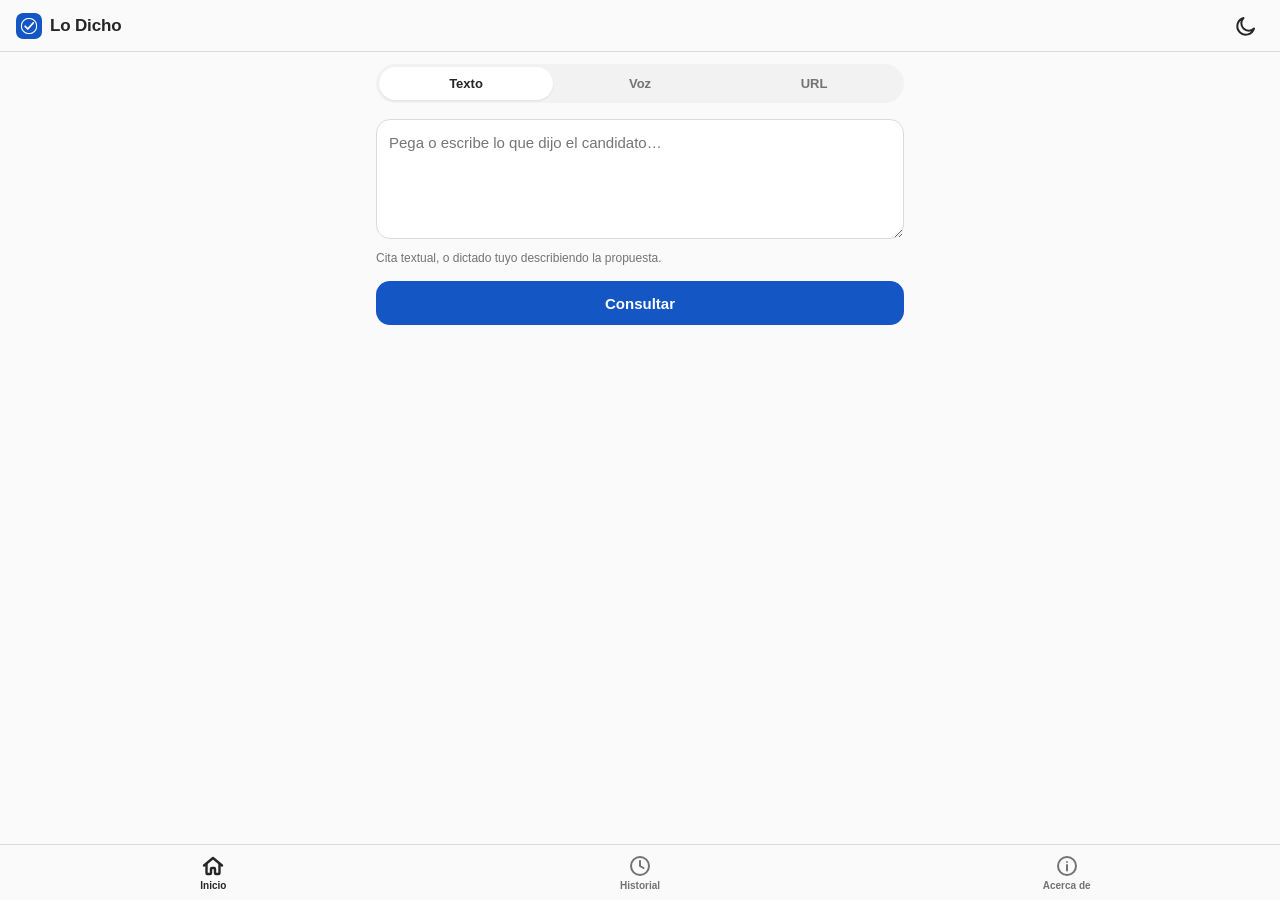
==== web/index.html @ cdfbc89e "Add frontend: installable mobile-first PWA Vanilla JS + ES modules, sin framework ni build step (CLA" ====
<!doctype html>
<html lang="es-EC">
<head>
  <meta charset="utf-8" />
  <meta name="viewport" content="width=device-width, initial-scale=1, maximum-scale=1, viewport-fit=cover" />
  <title>Lo Dicho</title>
  <meta name="description" content="Contrastación electoral para Bolívar: qué dice el plan de trabajo y qué establece el COOTAD." />
  <meta name="theme-color" content="#1456c4" />
  <link rel="manifest" href="manifest.json" />
  <link rel="icon" type="image/svg+xml" href="icons/icon.svg" />
  <link rel="icon" type="image/png" sizes="32x32" href="icons/favicon-32.png" />
  <link rel="apple-touch-icon" href="icons/apple-touch-icon.png" />
  <meta name="apple-mobile-web-app-capable" content="yes" />
  <meta name="apple-mobile-web-app-status-bar-style" content="black-translucent" />
  <meta name="apple-mobile-web-app-title" content="Lo Dicho" />
  <link rel="stylesheet" href="css/styles.css" />
</head>
<body>
  <div class="app-shell">
    <header class="top-header" id="top-header"></header>

    <main class="app-main" id="app-main" aria-live="polite"></main>

    <nav class="bottom-nav" id="bottom-nav" aria-label="Navegación principal"></nav>

    <div class="sheet-backdrop" id="sheet-backdrop"></div>
    <div class="sheet" id="sheet" role="dialog" aria-modal="true" aria-labelledby="sheet-title"></div>
  </div>

  <script src="js/vendor/marked.min.js"></script>
  <script type="module" src="js/app.js"></script>
</body>
</html>
---- web/css/styles.css ----
/* Lo Dicho — design system.
   Mobile-first, estilo app instalada (nav inferior fija, header sticky,
   feed de tarjetas, hoja inferior para detalle) en vez de un sitio web
   tradicional. Sin build step: CSS plano, custom properties para tema. */

/* ---------- Reset minimo ---------- */
*, *::before, *::after { box-sizing: border-box; }
html, body { height: 100%; }
body {
  margin: 0;
  font-family: -apple-system, BlinkMacSystemFont, "Segoe UI", Roboto, Helvetica, Arial, sans-serif;
  -webkit-font-smoothing: antialiased;
  background: var(--color-bg);
  color: var(--color-text);
}
h1, h2, h3, h4, p, figure { margin: 0; }
ul { margin: 0; padding: 0; list-style: none; }
button { font: inherit; color: inherit; }
a { color: inherit; text-decoration: none; }
img { max-width: 100%; display: block; }
input, textarea { font: inherit; color: inherit; }

/* ---------- Tokens: tema claro (default) ---------- */
:root {
  --color-bg: #fafafa;
  --color-surface: #ffffff;
  --color-surface-alt: #f2f2f2;
  --color-text: #262626;
  --color-text-secondary: #737373;
  --color-border: #dbdbdb;
  --color-primary: #1456c4;
  --color-primary-contrast: #ffffff;
  --color-danger: #dc2626;
  --color-focus-ring: #1456c4;

  --veredicto-viable_y_en_plan: #16a34a;
  --veredicto-fuera_de_competencia: #64748b;
  --veredicto-no_consta_en_plan: #b45309;
  --veredicto-informacion_enganosa: #ea580c;
  --veredicto-informacion_falsa: #dc2626;
  --veredicto-incomprobable: #6b7280;

  --radius-sm: 8px;
  --radius-md: 14px;
  --radius-lg: 20px;
  --radius-pill: 999px;

  --space-1: 4px;
  --space-2: 8px;
  --space-3: 12px;
  --space-4: 16px;
  --space-5: 24px;
  --space-6: 32px;

  --shadow-sm: 0 1px 2px rgba(0, 0, 0, 0.08);
  --shadow-md: 0 8px 24px rgba(0, 0, 0, 0.12);

  --header-height: 52px;
  --nav-height: 56px;
  --safe-top: env(safe-area-inset-top, 0px);
  --safe-bottom: env(safe-area-inset-bottom, 0px);
}

/* ---------- Tokens: tema oscuro (sistema) ---------- */
@media (prefers-color-scheme: dark) {
  :root:not([data-theme="light"]) {
    --color-bg: #000000;
    --color-surface: #121212;
    --color-surface-alt: #1c1c1c;
    --color-text: #f5f5f5;
    --color-text-secondary: #a8a8a8;
    --color-border: #262626;
    --color-primary: #5b9bff;
    --color-primary-contrast: #05070d;
    --color-focus-ring: #5b9bff;
    --shadow-sm: 0 1px 2px rgba(0, 0, 0, 0.4);
    --shadow-md: 0 8px 24px rgba(0, 0, 0, 0.5);
  }
}

/* ---------- Tokens: tema oscuro forzado (toggle manual) ---------- */
:root[data-theme="dark"] {
  --color-bg: #000000;
  --color-surface: #121212;
  --color-surface-alt: #1c1c1c;
  --color-text: #f5f5f5;
  --color-text-secondary: #a8a8a8;
  --color-border: #262626;
  --color-primary: #5b9bff;
  --color-primary-contrast: #05070d;
  --color-focus-ring: #5b9bff;
  --shadow-sm: 0 1px 2px rgba(0, 0, 0, 0.4);
  --shadow-md: 0 8px 24px rgba(0, 0, 0, 0.5);
}

:focus-visible {
  outline: 2px solid var(--color-focus-ring);
  outline-offset: 2px;
}

/* ---------- App shell ---------- */
.app-shell {
  display: flex;
  flex-direction: column;
  min-height: 100vh;
}

.app-main {
  flex: 1;
  width: 100%;
  max-width: 470px;
  margin: 0 auto;
  padding: calc(var(--header-height) + var(--safe-top) + var(--space-3)) var(--space-4)
    calc(var(--nav-height) + var(--safe-bottom) + var(--space-5));
}

@media (min-width: 700px) {
  .app-main { max-width: 560px; }
}

/* ---------- Header superior fijo ---------- */
.top-header {
  position: fixed;
  top: 0;
  left: 0;
  right: 0;
  height: calc(var(--header-height) + var(--safe-top));
  padding-top: var(--safe-top);
  display: flex;
  align-items: center;
  justify-content: space-between;
  padding-left: var(--space-4);
  padding-right: var(--space-4);
  background: color-mix(in srgb, var(--color-bg) 88%, transparent);
  backdrop-filter: blur(10px);
  -webkit-backdrop-filter: blur(10px);
  border-bottom: 1px solid var(--color-border);
  z-index: 20;
}

.top-header__brand {
  display: flex;
  align-items: center;
  gap: var(--space-2);
  font-weight: 700;
  font-size: 17px;
  letter-spacing: -0.01em;
}

.top-header__brand img { width: 26px; height: 26px; border-radius: 7px; }

.top-header__action {
  width: 36px;
  height: 36px;
  display: grid;
  place-items: center;
  border: none;
  background: transparent;
  border-radius: var(--radius-pill);
  cursor: pointer;
}
.top-header__action:active { background: var(--color-surface-alt); }

/* ---------- Nav inferior fija (estilo Instagram) ---------- */
.bottom-nav {
  position: fixed;
  left: 0;
  right: 0;
  bottom: 0;
  height: calc(var(--nav-height) + var(--safe-bottom));
  padding-bottom: var(--safe-bottom);
  display: flex;
  background: color-mix(in srgb, var(--color-bg) 92%, transparent);
  backdrop-filter: blur(10px);
  -webkit-backdrop-filter: blur(10px);
  border-top: 1px solid var(--color-border);
  z-index: 20;
}

.bottom-nav__item {
  flex: 1;
  display: flex;
  flex-direction: column;
  align-items: center;
  justify-content: center;
  gap: 2px;
  border: none;
  background: transparent;
  color: var(--color-text-secondary);
  cursor: pointer;
  padding: 0;
}

.bottom-nav__item svg { width: 24px; height: 24px; }

.bottom-nav__item[aria-current="page"] {
  color: var(--color-text);
}
.bottom-nav__item[aria-current="page"] svg { stroke-width: 2.4; }

.bottom-nav__label {
  font-size: 10px;
  font-weight: 600;
}

/* ---------- Botones ---------- */
.btn {
  display: inline-flex;
  align-items: center;
  justify-content: center;
  gap: var(--space-2);
  border: none;
  border-radius: var(--radius-md);
  padding: 12px var(--space-4);
  font-weight: 600;
  font-size: 15px;
  cursor: pointer;
  min-height: 44px;
  transition: transform 0.08s ease, opacity 0.15s ease;
}
.btn:active { transform: scale(0.97); }
.btn:disabled { opacity: 0.5; cursor: not-allowed; }

.btn--primary { background: var(--color-primary); color: var(--color-primary-contrast); width: 100%; }
.btn--ghost { background: transparent; color: var(--color-primary); border: 1px solid var(--color-border); }
.btn--block { width: 100%; }

/* ---------- Tabs de metodo de entrada ---------- */
.input-tabs {
  display: flex;
  background: var(--color-surface-alt);
  border-radius: var(--radius-pill);
  padding: 3px;
  margin-bottom: var(--space-4);
}
.input-tabs__btn {
  flex: 1;
  border: none;
  background: transparent;
  border-radius: var(--radius-pill);
  padding: 9px 0;
  font-weight: 600;
  font-size: 13px;
  color: var(--color-text-secondary);
  cursor: pointer;
}
.input-tabs__btn[aria-selected="true"] {
  background: var(--color-surface);
  color: var(--color-text);
  box-shadow: var(--shadow-sm);
}

.input-panel { display: none; }
.input-panel[data-active="true"] { display: block; }

.textarea-field {
  width: 100%;
  min-height: 120px;
  resize: vertical;
  border: 1px solid var(--color-border);
  border-radius: var(--radius-md);
  padding: var(--space-3);
  background: var(--color-surface);
  font-size: 15px;
  line-height: 1.4;
}
.textarea-field:focus { border-color: var(--color-primary); }

.text-field {
  width: 100%;
  border: 1px solid var(--color-border);
  border-radius: var(--radius-md);
  padding: 12px var(--space-3);
  background: var(--color-surface);
  font-size: 15px;
}
.text-field:focus { border-color: var(--color-primary); }

.field-hint {
  font-size: 12px;
  color: var(--color-text-secondary);
  margin-top: var(--space-2);
}

/* ---------- Grabador de voz ---------- */
.voice-recorder {
  display: flex;
  flex-direction: column;
  align-items: center;
  gap: var(--space-4);
  padding: var(--space-5) 0 var(--space-3);
}

.voice-recorder__button {
  width: 84px;
  height: 84px;
  border-radius: 50%;
  border: none;
  background: var(--color-danger);
  color: #fff;
  display: grid;
  place-items: center;
  cursor: pointer;
  box-shadow: 0 0 0 6px color-mix(in srgb, var(--color-danger) 16%, transparent);
  transition: transform 0.15s ease, box-shadow 0.15s ease;
}
.voice-recorder__button svg { width: 32px; height: 32px; }

.voice-recorder__button[data-recording="true"] {
  animation: pulse-rec 1.4s ease-in-out infinite;
}

@keyframes pulse-rec {
  0%, 100% { box-shadow: 0 0 0 6px color-mix(in srgb, var(--color-danger) 16%, transparent); }
  50% { box-shadow: 0 0 0 14px color-mix(in srgb, var(--color-danger) 10%, transparent); }
}

.voice-recorder__status {
  font-size: 13px;
  color: var(--color-text-secondary);
  min-height: 18px;
}

.voice-recorder__transcript {
  width: 100%;
  min-height: 80px;
  border: 1px dashed var(--color-border);
  border-radius: var(--radius-md);
  padding: var(--space-3);
  font-size: 15px;
  line-height: 1.4;
  background: var(--color-surface-alt);
}

.voice-recorder__transcript[data-low-confidence="true"] {
  border-color: var(--veredicto-no_consta_en_plan);
}

.voice-recorder__warning {
  font-size: 12px;
  color: var(--veredicto-no_consta_en_plan);
  display: none;
}
.voice-recorder__warning[data-visible="true"] { display: block; }

/* ---------- Banner silencio electoral / avisos ---------- */
.banner {
  border-radius: var(--radius-md);
  padding: var(--space-3) var(--space-4);
  font-size: 13px;
  line-height: 1.4;
  margin-bottom: var(--space-4);
  display: none;
}
.banner[data-visible="true"] { display: block; }
.banner--warning {
  background: color-mix(in srgb, var(--veredicto-no_consta_en_plan) 14%, var(--color-surface));
  color: var(--veredicto-no_consta_en_plan);
}
.banner--info {
  background: color-mix(in srgb, var(--color-primary) 12%, var(--color-surface));
  color: var(--color-primary);
}
.banner--neutral {
  background: var(--color-surface-alt);
  color: var(--color-text-secondary);
}

/* ---------- Tarjeta de informe (feed) ---------- */
.informe-card {
  background: var(--color-surface);
  border: 1px solid var(--color-border);
  border-radius: var(--radius-lg);
  overflow: hidden;
  margin-bottom: var(--space-4);
  box-shadow: var(--shadow-sm);
}

.informe-card__header {
  display: flex;
  align-items: center;
  gap: var(--space-3);
  padding: var(--space-3) var(--space-4);
}

.informe-card__avatar {
  width: 40px;
  height: 40px;
  border-radius: 50%;
  background: var(--color-primary);
  color: var(--color-primary-contrast);
  display: grid;
  place-items: center;
  font-weight: 700;
  font-size: 15px;
  flex-shrink: 0;
}

.informe-card__identity { min-width: 0; }
.informe-card__nombre {
  font-weight: 600;
  font-size: 14px;
  white-space: nowrap;
  overflow: hidden;
  text-overflow: ellipsis;
}
.informe-card__meta {
  font-size: 12px;
  color: var(--color-text-secondary);
  white-space: nowrap;
  overflow: hidden;
  text-overflow: ellipsis;
}

.informe-card__body {
  padding: 0 var(--space-4) var(--space-4);
  font-size: 15px;
  line-height: 1.5;
}
.informe-card__body p { margin-bottom: var(--space-3); }
.informe-card__body p:last-child { margin-bottom: 0; }
.informe-card__body blockquote {
  margin: 0 0 var(--space-3);
  padding-left: var(--space-3);
  border-left: 3px solid var(--color-border);
  color: var(--color-text-secondary);
  font-style: italic;
}

.informe-card__footer {
  display: flex;
  align-items: center;
  justify-content: space-between;
  gap: var(--space-2);
  padding: var(--space-3) var(--space-4);
  border-top: 1px solid var(--color-border);
}

.informe-card__link {
  font-size: 13px;
  font-weight: 600;
  color: var(--color-primary);
  background: none;
  border: none;
  padding: var(--space-2) 0;
  cursor: pointer;
}

/* ---------- Insignia de veredicto ---------- */
.veredicto-badge {
  display: inline-flex;
  align-items: center;
  gap: 6px;
  padding: 5px 10px;
  border-radius: var(--radius-pill);
  font-size: 12px;
  font-weight: 700;
  color: #fff;
  white-space: nowrap;
}
.veredicto-badge::before {
  content: "";
  width: 6px;
  height: 6px;
  border-radius: 50%;
  background: currentColor;
}
.veredicto-badge--viable_y_en_plan { background: var(--veredicto-viable_y_en_plan); }
.veredicto-badge--fuera_de_competencia { background: var(--veredicto-fuera_de_competencia); }
.veredicto-badge--no_consta_en_plan { background: var(--veredicto-no_consta_en_plan); }
.veredicto-badge--informacion_enganosa { background: var(--veredicto-informacion_enganosa); }
.veredicto-badge--informacion_falsa { background: var(--veredicto-informacion_falsa); }
.veredicto-badge--incomprobable { background: var(--veredicto-incomprobable); }

.veredicto-badge--pendiente {
  background: var(--color-surface-alt);
  color: var(--color-text-secondary);
}

/* ---------- Hoja inferior: panel de evidencias ---------- */
.sheet-backdrop {
  position: fixed;
  inset: 0;
  background: rgba(0, 0, 0, 0.5);
  z-index: 40;
  opacity: 0;
  pointer-events: none;
  transition: opacity 0.2s ease;
}
.sheet-backdrop[data-open="true"] { opacity: 1; pointer-events: auto; }

.sheet {
  position: fixed;
  left: 0;
  right: 0;
  bottom: 0;
  max-height: 82vh;
  background: var(--color-surface);
  border-radius: var(--radius-lg) var(--radius-lg) 0 0;
  z-index: 41;
  transform: translateY(100%);
  transition: transform 0.25s cubic-bezier(0.32, 0.72, 0, 1);
  display: flex;
  flex-direction: column;
  padding-bottom: var(--safe-bottom);
}
.sheet[data-open="true"] { transform: translateY(0); }

.sheet__handle {
  width: 36px;
  height: 4px;
  border-radius: var(--radius-pill);
  background: var(--color-border);
  margin: var(--space-2) auto;
}

.sheet__header {
  display: flex;
  align-items: center;
  justify-content: space-between;
  padding: var(--space-2) var(--space-4) var(--space-3);
  border-bottom: 1px solid var(--color-border);
}
.sheet__title { font-weight: 700; font-size: 15px; }
.sheet__close {
  border: none;
  background: var(--color-surface-alt);
  width: 30px;
  height: 30px;
  border-radius: 50%;
  cursor: pointer;
}

.sheet__body {
  overflow-y: auto;
  padding: var(--space-4);
}

.evidencia-item {
  border: 1px solid var(--color-border);
  border-radius: var(--radius-md);
  padding: var(--space-3);
  margin-bottom: var(--space-3);
}
.evidencia-item__paso {
  font-size: 11px;
  font-weight: 700;
  text-transform: uppercase;
  letter-spacing: 0.03em;
  color: var(--color-primary);
  margin-bottom: var(--space-2);
}
.evidencia-item__texto {
  font-size: 14px;
  line-height: 1.5;
  margin-bottom: var(--space-2);
}
.evidencia-item__meta {
  display: flex;
  flex-wrap: wrap;
  gap: var(--space-2);
  font-size: 11px;
  color: var(--color-text-secondary);
  font-family: ui-monospace, SFMono-Regular, Menlo, monospace;
}
.evidencia-item__meta span {
  background: var(--color-surface-alt);
  border-radius: var(--radius-sm);
  padding: 2px 6px;
}

/* ---------- Rubrica de factibilidad ---------- */
.factibilidad {
  margin-top: var(--space-4);
}
.factibilidad__score {
  font-size: 13px;
  font-weight: 600;
  margin-bottom: var(--space-3);
}
.factibilidad__factor {
  display: flex;
  justify-content: space-between;
  align-items: center;
  font-size: 13px;
  padding: var(--space-2) 0;
  border-bottom: 1px solid var(--color-border);
}
.factibilidad__factor:last-child { border-bottom: none; }
.factibilidad__factor-nombre { color: var(--color-text-secondary); }
.factibilidad__factor-valor { font-weight: 600; }

/* ---------- Estados: vacio / carga / error ---------- */
.state-block {
  display: flex;
  flex-direction: column;
  align-items: center;
  text-align: center;
  gap: var(--space-3);
  padding: var(--space-6) var(--space-4);
  color: var(--color-text-secondary);
}
.state-block h2 { font-size: 16px; color: var(--color-text); }
.state-block p { font-size: 14px; }
.state-block .btn { margin-top: var(--space-1); }

.spinner {
  width: 28px;
  height: 28px;
  border-radius: 50%;
  border: 3px solid var(--color-border);
  border-top-color: var(--color-primary);
  animation: spin 0.7s linear infinite;
}
@keyframes spin { to { transform: rotate(360deg); } }

.skeleton {
  background: linear-gradient(90deg, var(--color-surface-alt) 25%, var(--color-border) 37%, var(--color-surface-alt) 63%);
  background-size: 400% 100%;
  animation: skeleton-loading 1.4s ease infinite;
  border-radius: var(--radius-md);
}
@keyframes skeleton-loading {
  0% { background-position: 100% 50%; }
  100% { background-position: 0 50%; }
}

/* ---------- Historial: lista tipo feed ---------- */
.historial-item {
  display: flex;
  gap: var(--space-3);
  padding: var(--space-3) 0;
  border-bottom: 1px solid var(--color-border);
  cursor: pointer;
  background: none;
  border-left: none;
  border-right: none;
  border-top: none;
  width: 100%;
  text-align: left;
}
.historial-item__icon {
  width: 36px;
  height: 36px;
  border-radius: 50%;
  background: var(--color-surface-alt);
  display: grid;
  place-items: center;
  flex-shrink: 0;
}
.historial-item__texto {
  font-size: 14px;
  line-height: 1.4;
  overflow: hidden;
  display: -webkit-box;
  -webkit-line-clamp: 2;
  -webkit-box-orient: vertical;
}
.historial-item__fecha {
  font-size: 11px;
  color: var(--color-text-secondary);
  margin-top: 2px;
}

/* ---------- Pantalla offline ---------- */
.offline-screen {
  min-height: 100vh;
  display: flex;
  flex-direction: column;
  align-items: center;
  justify-content: center;
  text-align: center;
  gap: var(--space-3);
  padding: var(--space-6);
}
.offline-screen__icon { border-radius: var(--radius-md); }
.offline-screen p { color: var(--color-text-secondary); font-size: 14px; max-width: 320px; }
.offline-screen .btn { width: auto; padding-left: var(--space-5); padding-right: var(--space-5); }

/* ---------- Utilidades ---------- */
.visually-hidden {
  position: absolute;
  width: 1px;
  height: 1px;
  overflow: hidden;
  clip: rect(0 0 0 0);
  white-space: nowrap;
}
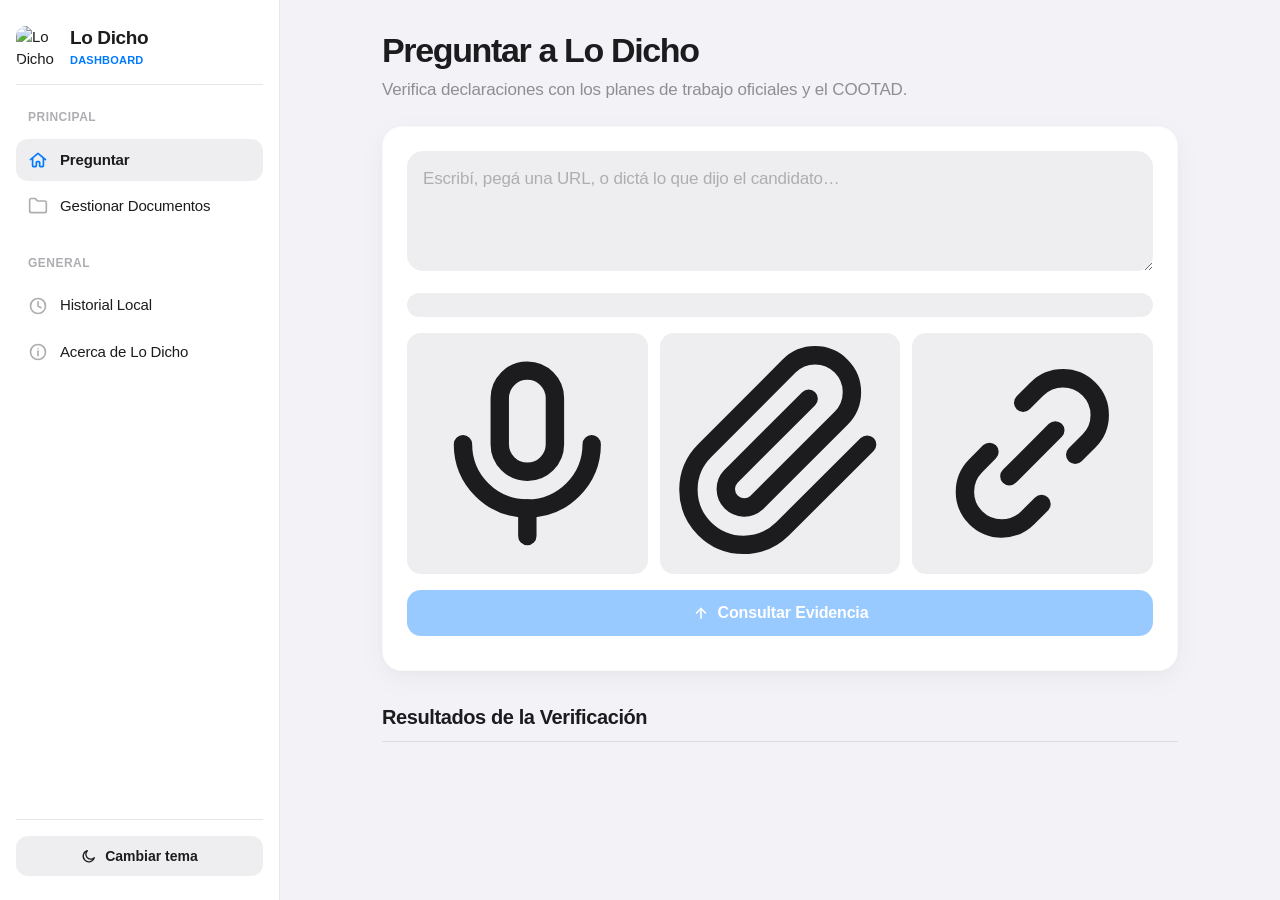
==== commit 7182aa0a: "Front" ====
--- a/web/index.html
+++ b/web/index.html
@@ -5,7 +5,7 @@
   <meta name="viewport" content="width=device-width, initial-scale=1, maximum-scale=1, viewport-fit=cover" />
   <title>Lo Dicho</title>
   <meta name="description" content="Contrastación electoral para Bolívar: qué dice el plan de trabajo y qué establece el COOTAD." />
-  <meta name="theme-color" content="#1456c4" />
+  <meta name="theme-color" content="#F2F2F7" />
   <link rel="manifest" href="manifest.json" />
   <link rel="icon" type="image/svg+xml" href="icons/icon.svg" />
   <link rel="icon" type="image/png" sizes="32x32" href="icons/favicon-32.png" />
@@ -16,18 +16,25 @@
   <link rel="stylesheet" href="css/styles.css" />
 </head>
 <body>
-  <div class="app-shell">
-    <header class="top-header" id="top-header"></header>
+  <div class="app-layout">
+    <!-- Sidebar Desktop -->
+    <aside class="sidebar" id="sidebar"></aside>
 
-    <main class="app-main" id="app-main" aria-live="polite"></main>
+    <div class="app-viewport">
+      <!-- Header Móvil -->
+      <header class="top-header" id="top-header"></header>
+      
+      <!-- Menú Móvil Desplegable -->
+      <nav class="mobile-menu" id="mobile-menu"></nav>
 
-    <nav class="bottom-nav" id="bottom-nav" aria-label="Navegación principal"></nav>
+      <main class="app-main" id="app-main" aria-live="polite"></main>
 
-    <div class="sheet-backdrop" id="sheet-backdrop"></div>
-    <div class="sheet" id="sheet" role="dialog" aria-modal="true" aria-labelledby="sheet-title"></div>
+      <div class="sheet-backdrop" id="sheet-backdrop"></div>
+      <div class="sheet" id="sheet" role="dialog" aria-modal="true" aria-labelledby="sheet-title"></div>
+    </div>
   </div>
 
   <script src="js/vendor/marked.min.js"></script>
   <script type="module" src="js/app.js"></script>
 </body>
-</html>
+</html>
--- a/web/css/styles.css
+++ b/web/css/styles.css
@@ -1,688 +1,358 @@
-/* Lo Dicho — design system.
-   Mobile-first, estilo app instalada (nav inferior fija, header sticky,
-   feed de tarjetas, hoja inferior para detalle) en vez de un sitio web
-   tradicional. Sin build step: CSS plano, custom properties para tema. */
-
-/* ---------- Reset minimo ---------- */
-*, *::before, *::after { box-sizing: border-box; }
-html, body { height: 100%; }
-body {
-  margin: 0;
-  font-family: -apple-system, BlinkMacSystemFont, "Segoe UI", Roboto, Helvetica, Arial, sans-serif;
-  -webkit-font-smoothing: antialiased;
-  background: var(--color-bg);
-  color: var(--color-text);
-}
-h1, h2, h3, h4, p, figure { margin: 0; }
-ul { margin: 0; padding: 0; list-style: none; }
-button { font: inherit; color: inherit; }
-a { color: inherit; text-decoration: none; }
-img { max-width: 100%; display: block; }
-input, textarea { font: inherit; color: inherit; }
-
-/* ---------- Tokens: tema claro (default) ---------- */
+/* ==========================================================================
+   LO DICHO - DESIGN SYSTEM (APPLE HIG)
+   ========================================================================== */
+
 :root {
-  --color-bg: #fafafa;
-  --color-surface: #ffffff;
-  --color-surface-alt: #f2f2f2;
-  --color-text: #262626;
-  --color-text-secondary: #737373;
-  --color-border: #dbdbdb;
-  --color-primary: #1456c4;
-  --color-primary-contrast: #ffffff;
-  --color-danger: #dc2626;
-  --color-focus-ring: #1456c4;
-
-  --veredicto-viable_y_en_plan: #16a34a;
-  --veredicto-fuera_de_competencia: #64748b;
-  --veredicto-no_consta_en_plan: #b45309;
-  --veredicto-informacion_enganosa: #ea580c;
-  --veredicto-informacion_falsa: #dc2626;
-  --veredicto-incomprobable: #6b7280;
-
-  --radius-sm: 8px;
-  --radius-md: 14px;
-  --radius-lg: 20px;
-  --radius-pill: 999px;
-
-  --space-1: 4px;
-  --space-2: 8px;
-  --space-3: 12px;
-  --space-4: 16px;
-  --space-5: 24px;
-  --space-6: 32px;
-
-  --shadow-sm: 0 1px 2px rgba(0, 0, 0, 0.08);
-  --shadow-md: 0 8px 24px rgba(0, 0, 0, 0.12);
-
-  --header-height: 52px;
-  --nav-height: 56px;
-  --safe-top: env(safe-area-inset-top, 0px);
-  --safe-bottom: env(safe-area-inset-bottom, 0px);
-}
-
-/* ---------- Tokens: tema oscuro (sistema) ---------- */
+  /* Fondo y Superficies */
+  --color-bg: #F2F2F7;
+  --color-surface: #FFFFFF;
+  --color-surface-muted: rgba(118, 118, 128, 0.12);
+  --color-surface-hover: rgba(118, 118, 128, 0.18);
+  --color-glass: rgba(255, 255, 255, 0.75);
+  
+  /* Tipografía */
+  --color-text-main: #1C1C1E;
+  --color-text-muted: #8E8E93;
+  --color-text-subtle: #AEAEB2;
+  
+  /* Bordes y Sombras */
+  --color-border: rgba(60, 60, 67, 0.12);
+  --color-border-strong: rgba(60, 60, 67, 0.2);
+  --shadow-float: 0 8px 30px rgba(0, 0, 0, 0.04), 0 2px 8px rgba(0, 0, 0, 0.02);
+  --shadow-focus: 0 0 0 4px rgba(0, 122, 255, 0.2);
+  
+  /* Brand */
+  --color-brand: #007AFF;
+  --color-brand-contrast: #FFFFFF;
+  
+  /* Veredictos */
+  --veredicto-viable-bg: rgba(52, 199, 89, 0.15);
+  --veredicto-viable-text: #248A3D;
+  --veredicto-fuera-bg: rgba(142, 142, 147, 0.15);
+  --veredicto-fuera-text: #636366;
+  --veredicto-no-consta-bg: rgba(255, 149, 0, 0.15);
+  --veredicto-no-consta-text: #B26A00;
+  --veredicto-enganoso-bg: rgba(255, 59, 48, 0.1);
+  --veredicto-enganoso-text: #D70015;
+  --veredicto-falso-bg: rgba(255, 59, 48, 0.18);
+  --veredicto-falso-text: #C92A20;
+  --veredicto-incomprobable-bg: rgba(142, 142, 147, 0.12);
+  --veredicto-incomprobable-text: #8E8E93;
+  
+  /* Geometría y Espaciado */
+  --space-1: 4px; --space-2: 8px; --space-3: 12px; --space-4: 16px;
+  --space-5: 24px; --space-6: 32px;
+  --radius-xs: 8px; --radius-sm: 12px; --radius-md: 16px; --radius-lg: 20px;
+  --radius-full: 9999px;
+  --sidebar-width: 280px; --header-height: 56px;
+  
+  /* Físicas */
+  --apple-spring: cubic-bezier(0.32, 0.72, 0, 1);
+  --apple-ease: cubic-bezier(0.25, 1, 0.5, 1);
+}
+
 @media (prefers-color-scheme: dark) {
   :root:not([data-theme="light"]) {
     --color-bg: #000000;
-    --color-surface: #121212;
-    --color-surface-alt: #1c1c1c;
-    --color-text: #f5f5f5;
-    --color-text-secondary: #a8a8a8;
-    --color-border: #262626;
-    --color-primary: #5b9bff;
-    --color-primary-contrast: #05070d;
-    --color-focus-ring: #5b9bff;
-    --shadow-sm: 0 1px 2px rgba(0, 0, 0, 0.4);
-    --shadow-md: 0 8px 24px rgba(0, 0, 0, 0.5);
+    --color-surface: #1C1C1E;
+    --color-surface-muted: rgba(118, 118, 128, 0.24);
+    --color-surface-hover: rgba(118, 118, 128, 0.32);
+    --color-glass: rgba(28, 28, 30, 0.75);
+    --color-text-main: #FFFFFF;
+    --color-text-muted: #EBEBF5;
+    --color-text-subtle: rgba(235, 235, 245, 0.6);
+    --color-border: rgba(255, 255, 255, 0.1);
+    --color-border-strong: rgba(255, 255, 255, 0.18);
+    --shadow-float: 0 10px 40px rgba(0, 0, 0, 0.3);
+    --color-brand: #0A84FF;
+    --veredicto-viable-bg: rgba(48, 209, 88, 0.2); --veredicto-viable-text: #30D158;
+    --veredicto-fuera-bg: rgba(142, 142, 147, 0.2); --veredicto-fuera-text: #98989D;
+    --veredicto-no-consta-bg: rgba(255, 159, 10, 0.2); --veredicto-no-consta-text: #FF9F0A;
+    --veredicto-enganoso-bg: rgba(255, 105, 97, 0.2); --veredicto-enganoso-text: #FF6961;
+    --veredicto-falso-bg: rgba(255, 59, 48, 0.25); --veredicto-falso-text: #FF3B30;
+    --veredicto-incomprobable-bg: rgba(99, 99, 102, 0.2); --veredicto-incomprobable-text: #AEAEB2;
   }
 }
 
-/* ---------- Tokens: tema oscuro forzado (toggle manual) ---------- */
 :root[data-theme="dark"] {
   --color-bg: #000000;
-  --color-surface: #121212;
-  --color-surface-alt: #1c1c1c;
-  --color-text: #f5f5f5;
-  --color-text-secondary: #a8a8a8;
-  --color-border: #262626;
-  --color-primary: #5b9bff;
-  --color-primary-contrast: #05070d;
-  --color-focus-ring: #5b9bff;
-  --shadow-sm: 0 1px 2px rgba(0, 0, 0, 0.4);
-  --shadow-md: 0 8px 24px rgba(0, 0, 0, 0.5);
-}
-
-:focus-visible {
-  outline: 2px solid var(--color-focus-ring);
-  outline-offset: 2px;
-}
-
-/* ---------- App shell ---------- */
-.app-shell {
-  display: flex;
-  flex-direction: column;
-  min-height: 100vh;
-}
-
+  --color-surface: #1C1C1E;
+  --color-surface-muted: rgba(118, 118, 128, 0.24);
+  --color-surface-hover: rgba(118, 118, 128, 0.32);
+  --color-glass: rgba(28, 28, 30, 0.75);
+  --color-text-main: #FFFFFF;
+  --color-text-muted: #EBEBF5;
+  --color-text-subtle: rgba(235, 235, 245, 0.6);
+  --color-border: rgba(255, 255, 255, 0.1);
+  --color-border-strong: rgba(255, 255, 255, 0.18);
+  --shadow-float: none;
+  --color-brand: #0A84FF;
+  --veredicto-viable-bg: rgba(48, 209, 88, 0.2); --veredicto-viable-text: #30D158;
+  --veredicto-fuera-bg: rgba(142, 142, 147, 0.2); --veredicto-fuera-text: #98989D;
+  --veredicto-no-consta-bg: rgba(255, 159, 10, 0.2); --veredicto-no-consta-text: #FF9F0A;
+  --veredicto-enganoso-bg: rgba(255, 105, 97, 0.2); --veredicto-enganoso-text: #FF6961;
+  --veredicto-falso-bg: rgba(255, 59, 48, 0.25); --veredicto-falso-text: #FF3B30;
+  --veredicto-incomprobable-bg: rgba(99, 99, 102, 0.2); --veredicto-incomprobable-text: #AEAEB2;
+}
+
+*, *::before, *::after { box-sizing: border-box; margin: 0; padding: 0; -webkit-tap-highlight-color: transparent; }
+html, body { width: 100%; height: 100%; overflow-x: hidden; }
+body {
+  font-family: -apple-system, BlinkMacSystemFont, "SF Pro Text", "Segoe UI", Roboto, sans-serif;
+  -webkit-font-smoothing: antialiased; background-color: var(--color-bg); color: var(--color-text-main);
+  font-size: 15px; line-height: 1.47059; letter-spacing: -0.01em;
+  transition: background-color 0.4s var(--apple-ease), color 0.4s var(--apple-ease);
+}
+button, input, select, textarea { font-family: inherit; color: inherit; }
+svg { display: inline-block; vertical-align: middle; flex-shrink: 0; }
+a { text-decoration: none; color: inherit; }
+
+@keyframes viewEnter {
+  from { opacity: 0; transform: translateY(16px) scale(0.99); }
+  to { opacity: 1; transform: translateY(0) scale(1); }
+}
+
+.app-layout { display: flex; min-height: 100vh; width: 100%; }
+.sidebar { display: none; }
+.app-viewport { flex: 1; display: flex; flex-direction: column; min-width: 0; width: 100%; }
 .app-main {
-  flex: 1;
-  width: 100%;
-  max-width: 470px;
-  margin: 0 auto;
-  padding: calc(var(--header-height) + var(--safe-top) + var(--space-3)) var(--space-4)
-    calc(var(--nav-height) + var(--safe-bottom) + var(--space-5));
-}
-
-@media (min-width: 700px) {
-  .app-main { max-width: 560px; }
-}
-
-/* ---------- Header superior fijo ---------- */
+  flex: 1; width: 100%; max-width: 740px; margin: 0 auto;
+  padding: calc(var(--header-height) + env(safe-area-inset-top, 0px) + var(--space-5)) var(--space-4) calc(env(safe-area-inset-bottom, 0px) + var(--space-6));
+}
+.app-main > * { animation: viewEnter 0.6s var(--apple-spring) forwards; }
+.bottom-nav { display: none !important; }
+
+/* Header Superior */
 .top-header {
-  position: fixed;
-  top: 0;
-  left: 0;
-  right: 0;
-  height: calc(var(--header-height) + var(--safe-top));
-  padding-top: var(--safe-top);
-  display: flex;
-  align-items: center;
-  justify-content: space-between;
-  padding-left: var(--space-4);
-  padding-right: var(--space-4);
-  background: color-mix(in srgb, var(--color-bg) 88%, transparent);
-  backdrop-filter: blur(10px);
-  -webkit-backdrop-filter: blur(10px);
-  border-bottom: 1px solid var(--color-border);
-  z-index: 20;
-}
-
-.top-header__brand {
-  display: flex;
-  align-items: center;
-  gap: var(--space-2);
-  font-weight: 700;
-  font-size: 17px;
-  letter-spacing: -0.01em;
-}
-
-.top-header__brand img { width: 26px; height: 26px; border-radius: 7px; }
-
+  position: fixed; top: 0; left: 0; right: 0; background-color: var(--color-glass);
+  -webkit-backdrop-filter: saturate(180%) blur(20px); backdrop-filter: saturate(180%) blur(20px);
+  z-index: 40; height: calc(var(--header-height) + env(safe-area-inset-top, 0px));
+  padding-top: env(safe-area-inset-top, 0px); border-bottom: 0.5px solid var(--color-border);
+  display: flex; align-items: center; justify-content: space-between; padding-left: var(--space-4); padding-right: var(--space-4);
+}
+.top-header__left { display: flex; align-items: center; gap: 12px; }
+.top-header__brand { display: flex; align-items: center; gap: 8px; font-weight: 700; letter-spacing: -0.02em; font-size: 17px; }
+.top-header__logo { width: 30px; height: 30px; border-radius: 8px; }
 .top-header__action {
-  width: 36px;
-  height: 36px;
-  display: grid;
-  place-items: center;
-  border: none;
-  background: transparent;
-  border-radius: var(--radius-pill);
-  cursor: pointer;
-}
-.top-header__action:active { background: var(--color-surface-alt); }
-
-/* ---------- Nav inferior fija (estilo Instagram) ---------- */
-.bottom-nav {
-  position: fixed;
-  left: 0;
-  right: 0;
-  bottom: 0;
-  height: calc(var(--nav-height) + var(--safe-bottom));
-  padding-bottom: var(--safe-bottom);
-  display: flex;
-  background: color-mix(in srgb, var(--color-bg) 92%, transparent);
-  backdrop-filter: blur(10px);
-  -webkit-backdrop-filter: blur(10px);
-  border-top: 1px solid var(--color-border);
-  z-index: 20;
-}
-
-.bottom-nav__item {
-  flex: 1;
-  display: flex;
-  flex-direction: column;
-  align-items: center;
-  justify-content: center;
-  gap: 2px;
-  border: none;
-  background: transparent;
-  color: var(--color-text-secondary);
-  cursor: pointer;
-  padding: 0;
-}
-
-.bottom-nav__item svg { width: 24px; height: 24px; }
-
-.bottom-nav__item[aria-current="page"] {
-  color: var(--color-text);
-}
-.bottom-nav__item[aria-current="page"] svg { stroke-width: 2.4; }
-
-.bottom-nav__label {
-  font-size: 10px;
-  font-weight: 600;
-}
-
-/* ---------- Botones ---------- */
+  background: var(--color-surface-muted); border: none; border-radius: var(--radius-full);
+  width: 34px; height: 34px; display: grid; place-items: center; color: var(--color-text-main); cursor: pointer;
+  transition: transform 0.2s var(--apple-spring), background-color 0.2s;
+}
+.top-header__action:active { transform: scale(0.85); background: var(--color-surface-hover); }
+.top-header__action svg { width: 18px; height: 18px; }
+
+/* Menú Móvil */
+.mobile-menu {
+  position: absolute; top: calc(var(--header-height) + env(safe-area-inset-top, 0px) + 8px); left: 16px;
+  background: var(--color-surface); border-radius: var(--radius-md); box-shadow: 0 10px 40px rgba(0,0,0,0.15);
+  border: 0.5px solid var(--color-border); display: flex; flex-direction: column; padding: 6px; gap: 2px;
+  min-width: 200px; opacity: 0; pointer-events: none; z-index: 50;
+  transform: translateY(-10px) scale(0.95); transform-origin: top left; transition: all 0.3s var(--apple-spring);
+}
+[data-theme="dark"] .mobile-menu { box-shadow: 0 10px 40px rgba(0,0,0,0.5); }
+.mobile-menu[data-open="true"] { opacity: 1; pointer-events: auto; transform: translateY(0) scale(1); }
+.mobile-menu__item {
+  display: flex; align-items: center; gap: 12px; padding: 12px 14px; border-radius: 8px;
+  font-size: 16px; font-weight: 500; transition: background-color 0.2s; color: var(--color-text-main);
+}
+.mobile-menu__item svg { width: 20px; height: 20px; color: var(--color-text-subtle); }
+.mobile-menu__item:active { background-color: var(--color-surface-hover); }
+.mobile-menu__item--active { background-color: var(--color-surface-muted); font-weight: 600; color: var(--color-brand); }
+.mobile-menu__item--active svg { color: var(--color-brand); }
+
+/* Sidebar (Desktop) */
+@media (min-width: 960px) {
+  .sidebar {
+    display: flex; flex-direction: column; width: var(--sidebar-width); background-color: var(--color-surface);
+    border-right: 0.5px solid var(--color-border); position: sticky; top: 0; height: 100vh;
+    padding: var(--space-5) var(--space-4); z-index: 30;
+  }
+  .top-header, .mobile-menu { display: none; }
+  .app-main { max-width: 860px; padding: var(--space-6) var(--space-6); }
+  .sidebar__brand { margin-bottom: var(--space-5); padding-bottom: var(--space-4); border-bottom: 0.5px solid var(--color-border); }
+  .sidebar__brand-link { display: flex; align-items: center; gap: 14px; }
+  .sidebar__logo { width: 40px; height: 40px; border-radius: 10px; }
+  .sidebar__title-block { display: flex; flex-direction: column; }
+  .sidebar__title { font-size: 19px; font-weight: 700; letter-spacing: -0.02em; }
+  .sidebar__tag { font-size: 11px; font-weight: 700; color: var(--color-brand); text-transform: uppercase; letter-spacing: 0.02em; }
+  .sidebar__menu { display: flex; flex-direction: column; gap: 4px; flex: 1; }
+  .sidebar__section-title { font-size: 12px; font-weight: 600; text-transform: uppercase; color: var(--color-text-subtle); margin-bottom: var(--space-2); padding-left: 12px; letter-spacing: 0.04em; }
+  .sidebar__item {
+    display: flex; align-items: center; gap: 12px; padding: 10px 12px; border-radius: var(--radius-sm);
+    color: var(--color-text-main); font-size: 15px; font-weight: 500; transition: background-color 0.2s ease, transform 0.2s var(--apple-spring);
+  }
+  .sidebar__item svg { width: 20px; height: 20px; color: var(--color-text-subtle); transition: color 0.2s; }
+  .sidebar__item:hover { background-color: var(--color-surface-hover); }
+  .sidebar__item:active { transform: scale(0.97); }
+  .sidebar__item--active { background-color: var(--color-surface-muted); font-weight: 600; }
+  .sidebar__item--active svg { color: var(--color-brand); }
+  .sidebar__footer { border-top: 0.5px solid var(--color-border); padding-top: var(--space-4); }
+  .sidebar__theme-btn {
+    width: 100%; display: flex; align-items: center; justify-content: center; gap: 8px; background: var(--color-surface-muted); border: none; border-radius: var(--radius-sm);
+    padding: 12px; font-size: 14px; font-weight: 600; color: var(--color-text-main); cursor: pointer; transition: background-color 0.2s, transform 0.2s var(--apple-spring);
+  }
+  .sidebar__theme-btn:active { transform: scale(0.96); background-color: var(--color-surface-hover); }
+  .sidebar__theme-btn svg { width: 16px; height: 16px; }
+}
+
+/* Tipografía y Hero */
+.dash-hero { margin-bottom: var(--space-5); }
+.dash-hero__title { font-family: -apple-system, BlinkMacSystemFont, "SF Pro Display", sans-serif; font-size: 34px; font-weight: 700; letter-spacing: -0.04em; line-height: 1.1; }
+.dash-hero__subtitle { font-size: 17px; color: var(--color-text-muted); margin-top: 8px; letter-spacing: -0.01em; }
+.dash-section { margin-bottom: var(--space-6); }
+.dash-section__header { display: flex; align-items: center; justify-content: space-between; margin-bottom: var(--space-3); padding-bottom: var(--space-2); border-bottom: 0.5px solid var(--color-border); }
+.dash-section__title-group { display: flex; align-items: center; gap: 8px; }
+.dash-section__title { font-size: 20px; font-weight: 600; letter-spacing: -0.02em; }
+
+/* Contenedores (Cards) */
+.console-card, .recent-card, .historial-card, .informe-card {
+  background-color: var(--color-surface); border-radius: var(--radius-lg); padding: 24px; box-shadow: var(--shadow-float); border: 0.5px solid rgba(0,0,0,0.02);
+  transition: transform 0.4s var(--apple-spring), box-shadow 0.4s var(--apple-spring); margin-bottom: var(--space-4);
+}
+[data-theme="dark"] .console-card, [data-theme="dark"] .recent-card, [data-theme="dark"] .historial-card, [data-theme="dark"] .informe-card {
+  border: 0.5px solid var(--color-border-strong); box-shadow: none;
+}
+.recent-card, .historial-card { cursor: pointer; }
+.recent-card:active, .historial-card:active { transform: scale(0.97); box-shadow: 0 4px 12px rgba(0, 0, 0, 0.05); }
+
+/* Inputs y Botones */
 .btn {
-  display: inline-flex;
-  align-items: center;
-  justify-content: center;
-  gap: var(--space-2);
-  border: none;
-  border-radius: var(--radius-md);
-  padding: 12px var(--space-4);
-  font-weight: 600;
-  font-size: 15px;
-  cursor: pointer;
-  min-height: 44px;
-  transition: transform 0.08s ease, opacity 0.15s ease;
-}
-.btn:active { transform: scale(0.97); }
-.btn:disabled { opacity: 0.5; cursor: not-allowed; }
-
-.btn--primary { background: var(--color-primary); color: var(--color-primary-contrast); width: 100%; }
-.btn--ghost { background: transparent; color: var(--color-primary); border: 1px solid var(--color-border); }
-.btn--block { width: 100%; }
-
-/* ---------- Tabs de metodo de entrada ---------- */
-.input-tabs {
-  display: flex;
-  background: var(--color-surface-alt);
-  border-radius: var(--radius-pill);
-  padding: 3px;
-  margin-bottom: var(--space-4);
-}
-.input-tabs__btn {
-  flex: 1;
-  border: none;
-  background: transparent;
-  border-radius: var(--radius-pill);
-  padding: 9px 0;
-  font-weight: 600;
-  font-size: 13px;
-  color: var(--color-text-secondary);
-  cursor: pointer;
-}
-.input-tabs__btn[aria-selected="true"] {
-  background: var(--color-surface);
-  color: var(--color-text);
-  box-shadow: var(--shadow-sm);
-}
-
-.input-panel { display: none; }
-.input-panel[data-active="true"] { display: block; }
-
-.textarea-field {
-  width: 100%;
-  min-height: 120px;
-  resize: vertical;
-  border: 1px solid var(--color-border);
-  border-radius: var(--radius-md);
-  padding: var(--space-3);
-  background: var(--color-surface);
-  font-size: 15px;
-  line-height: 1.4;
-}
-.textarea-field:focus { border-color: var(--color-primary); }
-
-.text-field {
-  width: 100%;
-  border: 1px solid var(--color-border);
-  border-radius: var(--radius-md);
-  padding: 12px var(--space-3);
-  background: var(--color-surface);
-  font-size: 15px;
-}
-.text-field:focus { border-color: var(--color-primary); }
-
-.field-hint {
-  font-size: 12px;
-  color: var(--color-text-secondary);
-  margin-top: var(--space-2);
-}
-
-/* ---------- Grabador de voz ---------- */
-.voice-recorder {
-  display: flex;
-  flex-direction: column;
-  align-items: center;
-  gap: var(--space-4);
-  padding: var(--space-5) 0 var(--space-3);
-}
-
-.voice-recorder__button {
-  width: 84px;
-  height: 84px;
-  border-radius: 50%;
-  border: none;
-  background: var(--color-danger);
-  color: #fff;
-  display: grid;
-  place-items: center;
-  cursor: pointer;
-  box-shadow: 0 0 0 6px color-mix(in srgb, var(--color-danger) 16%, transparent);
-  transition: transform 0.15s ease, box-shadow 0.15s ease;
-}
-.voice-recorder__button svg { width: 32px; height: 32px; }
-
-.voice-recorder__button[data-recording="true"] {
-  animation: pulse-rec 1.4s ease-in-out infinite;
-}
-
-@keyframes pulse-rec {
-  0%, 100% { box-shadow: 0 0 0 6px color-mix(in srgb, var(--color-danger) 16%, transparent); }
-  50% { box-shadow: 0 0 0 14px color-mix(in srgb, var(--color-danger) 10%, transparent); }
-}
-
-.voice-recorder__status {
-  font-size: 13px;
-  color: var(--color-text-secondary);
-  min-height: 18px;
-}
-
-.voice-recorder__transcript {
-  width: 100%;
-  min-height: 80px;
-  border: 1px dashed var(--color-border);
-  border-radius: var(--radius-md);
-  padding: var(--space-3);
-  font-size: 15px;
-  line-height: 1.4;
-  background: var(--color-surface-alt);
-}
-
-.voice-recorder__transcript[data-low-confidence="true"] {
-  border-color: var(--veredicto-no_consta_en_plan);
-}
-
-.voice-recorder__warning {
-  font-size: 12px;
-  color: var(--veredicto-no_consta_en_plan);
-  display: none;
-}
-.voice-recorder__warning[data-visible="true"] { display: block; }
-
-/* ---------- Banner silencio electoral / avisos ---------- */
-.banner {
-  border-radius: var(--radius-md);
-  padding: var(--space-3) var(--space-4);
-  font-size: 13px;
-  line-height: 1.4;
-  margin-bottom: var(--space-4);
-  display: none;
-}
-.banner[data-visible="true"] { display: block; }
-.banner--warning {
-  background: color-mix(in srgb, var(--veredicto-no_consta_en_plan) 14%, var(--color-surface));
-  color: var(--veredicto-no_consta_en_plan);
-}
-.banner--info {
-  background: color-mix(in srgb, var(--color-primary) 12%, var(--color-surface));
-  color: var(--color-primary);
-}
-.banner--neutral {
-  background: var(--color-surface-alt);
-  color: var(--color-text-secondary);
-}
-
-/* ---------- Tarjeta de informe (feed) ---------- */
-.informe-card {
-  background: var(--color-surface);
-  border: 1px solid var(--color-border);
-  border-radius: var(--radius-lg);
-  overflow: hidden;
-  margin-bottom: var(--space-4);
-  box-shadow: var(--shadow-sm);
-}
-
-.informe-card__header {
-  display: flex;
-  align-items: center;
-  gap: var(--space-3);
-  padding: var(--space-3) var(--space-4);
-}
-
-.informe-card__avatar {
-  width: 40px;
-  height: 40px;
-  border-radius: 50%;
-  background: var(--color-primary);
-  color: var(--color-primary-contrast);
-  display: grid;
-  place-items: center;
-  font-weight: 700;
-  font-size: 15px;
-  flex-shrink: 0;
-}
-
-.informe-card__identity { min-width: 0; }
-.informe-card__nombre {
-  font-weight: 600;
-  font-size: 14px;
-  white-space: nowrap;
-  overflow: hidden;
-  text-overflow: ellipsis;
-}
-.informe-card__meta {
-  font-size: 12px;
-  color: var(--color-text-secondary);
-  white-space: nowrap;
-  overflow: hidden;
-  text-overflow: ellipsis;
-}
-
-.informe-card__body {
-  padding: 0 var(--space-4) var(--space-4);
-  font-size: 15px;
-  line-height: 1.5;
-}
-.informe-card__body p { margin-bottom: var(--space-3); }
+  border-radius: 14px; padding: 14px 20px; font-size: 16px; font-weight: 600; border: none; display: flex; justify-content: center; align-items: center; gap: 8px; width: 100%;
+  cursor: pointer; letter-spacing: -0.01em; transition: transform 0.2s var(--apple-spring), opacity 0.2s, background-color 0.2s;
+}
+.btn--primary { background: var(--color-brand); color: var(--color-brand-contrast); }
+.btn--primary:active { transform: scale(0.96); opacity: 0.85; }
+.btn--primary:disabled { opacity: 0.4; pointer-events: none; }
+.btn--primary svg { width: 18px; height: 18px; }
+.btn--ghost { background: var(--color-surface-muted); color: var(--color-text-main); }
+.btn--ghost:hover { background: var(--color-surface-hover); }
+.btn--ghost:active { transform: scale(0.96); }
+
+.console-textarea, .console-input {
+  width: 100%; border: none; border-radius: var(--radius-md); padding: 16px; background-color: var(--color-surface-muted); color: var(--color-text-main);
+  font-size: 17px; font-family: inherit; letter-spacing: -0.01em; line-height: 1.4; -webkit-appearance: none; transition: box-shadow 0.3s var(--apple-ease), background-color 0.3s ease;
+}
+.console-textarea { min-height: 120px; resize: vertical; }
+.console-textarea::placeholder, .console-input::placeholder { color: var(--color-text-subtle); }
+.console-textarea:focus, .console-input:focus { outline: none; background-color: var(--color-surface); box-shadow: var(--shadow-focus); }
+.field-hint { font-size: 13px; color: var(--color-text-subtle); margin-top: 10px; text-align: center; }
+
+/* Admin UI */
+.form-group-card { background: var(--color-surface); border-radius: var(--radius-md); border: 0.5px solid var(--color-border-strong); overflow: hidden; }
+.form-row { display: flex; flex-direction: column; padding: 12px 16px; border-bottom: 0.5px solid var(--color-border); }
+.form-row:last-child { border-bottom: none; }
+.form-row label { font-size: 12px; font-weight: 600; color: var(--color-text-muted); margin-bottom: 4px; text-transform: uppercase; letter-spacing: 0.04em; }
+.form-row input, .form-row select { border: none; background: transparent; font-size: 16px; padding: 0; outline: none; width: 100%; }
+
+.dropzone {
+  border: 2px dashed var(--color-border-strong); border-radius: var(--radius-md); padding: var(--space-5) var(--space-4);
+  text-align: center; cursor: pointer; background-color: transparent; transition: all 0.2s var(--apple-spring);
+}
+.dropzone:active { transform: scale(0.98); background-color: var(--color-surface-muted); border-color: var(--color-brand); }
+.dropzone__icon svg { width: 36px; height: 36px; color: var(--color-brand); margin-bottom: 12px; }
+.dropzone__title { font-size: 15px; font-weight: 600; margin-bottom: 4px; }
+.dropzone__subtitle { font-size: 13px; color: var(--color-text-subtle); }
+
+.console-tabs { display: flex; background-color: var(--color-surface-muted); border-radius: 9px; padding: 2px; margin-bottom: var(--space-4); gap: 2px; }
+.console-tab {
+  flex: 1; display: flex; align-items: center; justify-content: center; gap: 6px; border: none; background: transparent; border-radius: 7px; padding: 8px 12px;
+  font-size: 13px; font-weight: 600; color: var(--color-text-main); cursor: pointer; transition: all 0.2s var(--apple-ease);
+}
+.console-tab svg { width: 16px; height: 16px; color: var(--color-text-subtle); transition: color 0.2s; }
+.console-tab[aria-selected="true"] { background-color: var(--color-surface); box-shadow: 0 3px 8px rgba(0,0,0,0.12), 0 3px 1px rgba(0,0,0,0.04); }
+[data-theme="dark"] .console-tab[aria-selected="true"] { background-color: #636366; box-shadow: none; }
+.console-tab[aria-selected="true"] svg { color: var(--color-text-main); }
+.console-tab:active:not([aria-selected="true"]) { opacity: 0.6; }
+
+/* Admin Tablas y Alertas */
+.admin-tabla { width: 100%; border-collapse: collapse; font-size: 13px; margin-bottom: 16px; }
+.admin-tabla th, .admin-tabla td { text-align: left; padding: 10px 12px; border-bottom: 0.5px solid var(--color-border); white-space: nowrap; color: var(--color-text-main); }
+.admin-tabla th { color: var(--color-text-subtle); font-weight: 600; text-transform: uppercase; letter-spacing: 0.03em; }
+.admin-lista-errores, .admin-lista-warnings { padding: 12px 16px; border-radius: var(--radius-md); margin-bottom: var(--space-4); font-size: 14px; }
+.admin-lista-errores { background-color: var(--veredicto-falso-bg); color: var(--veredicto-falso-text); }
+.admin-lista-warnings { background-color: var(--veredicto-no-consta-bg); color: var(--veredicto-no-consta-text); }
+
+/* Veredictos Badges */
+.veredicto-badge { display: inline-flex; align-items: center; padding: 4px 10px; border-radius: var(--radius-full); font-size: 12px; font-weight: 700; letter-spacing: 0.02em; }
+.veredicto-badge--viable_y_en_plan { background-color: var(--veredicto-viable-bg); color: var(--veredicto-viable-text); }
+.veredicto-badge--fuera_de_competencia { background-color: var(--veredicto-fuera-bg); color: var(--veredicto-fuera-text); }
+.veredicto-badge--no_consta_en_plan { background-color: var(--veredicto-no-consta-bg); color: var(--veredicto-no-consta-text); }
+.veredicto-badge--informacion_enganosa { background-color: var(--veredicto-enganoso-bg); color: var(--veredicto-enganoso-text); }
+.veredicto-badge--informacion_falsa { background-color: var(--veredicto-falso-bg); color: var(--veredicto-falso-text); }
+.veredicto-badge--incomprobable { background-color: var(--veredicto-incomprobable-bg); color: var(--veredicto-incomprobable-text); }
+.veredicto-badge--pendiente { background-color: var(--color-surface-muted); color: var(--color-text-main); }
+
+/* Audio / Composer preview */
+.audio-file-preview { display: flex; align-items: center; gap: 12px; padding: 12px 16px; background: var(--color-surface-muted); border-radius: var(--radius-md); }
+.audio-file-preview__icon svg { width: 24px; height: 24px; color: var(--color-brand); }
+.audio-file-preview__meta { flex: 1; min-width: 0; }
+.audio-file-preview__name { font-size: 14px; font-weight: 600; white-space: nowrap; overflow: hidden; text-overflow: ellipsis; }
+.audio-file-preview__size { font-size: 12px; color: var(--color-text-subtle); }
+.audio-file-preview__clear { width: 28px; height: 28px; border-radius: var(--radius-full); background: rgba(142, 142, 147, 0.2); color: var(--color-text-main); border: none; display: grid; place-items: center; cursor: pointer; }
+.audio-file-preview__clear svg { width: 14px; height: 14px; }
+
+/* Historial Lists */
+.historial-lista { display: flex; flex-direction: column; gap: var(--space-3); }
+.historial-card { display: flex; padding: 16px 20px; }
+.historial-card__main { width: 100%; }
+.historial-card__top { display: flex; justify-content: space-between; align-items: center; margin-bottom: 8px; }
+.historial-card__candidato { font-size: 15px; font-weight: 600; }
+.historial-card__texto { font-size: 14px; color: var(--color-text-muted); line-height: 1.4; margin-bottom: 12px; }
+.historial-card__footer { display: flex; justify-content: space-between; font-size: 12px; }
+.historial-card__fecha { color: var(--color-text-subtle); }
+.historial-card__link { color: var(--color-brand); font-weight: 600; }
+.btn-clear-history {
+  background: transparent; color: var(--veredicto-falso-text); border: none; font-size: 14px; font-weight: 600; display: flex; align-items: center; gap: 8px;
+  cursor: pointer; padding: 10px 16px; border-radius: var(--radius-sm); transition: background-color 0.2s;
+}
+.btn-clear-history:hover { background-color: var(--veredicto-falso-bg); }
+.btn-clear-history svg { width: 18px; height: 18px; }
+
+/* Informes */
+.informe-card { padding: 0; overflow: hidden; }
+.informe-card__header { padding: 24px; background-color: var(--color-surface-muted); display: flex; justify-content: space-between; align-items: flex-start; gap: 16px; }
+.informe-card__name { display: block; font-size: 19px; font-weight: 700; letter-spacing: -0.02em; margin-bottom: 4px; }
+.informe-card__jurisdiction { font-size: 14px; color: var(--color-text-muted); }
+.informe-card__body { padding: 24px; font-size: 15px; line-height: 1.6; color: var(--color-text-main); }
+.informe-card__body p { margin-bottom: 16px; }
 .informe-card__body p:last-child { margin-bottom: 0; }
-.informe-card__body blockquote {
-  margin: 0 0 var(--space-3);
-  padding-left: var(--space-3);
-  border-left: 3px solid var(--color-border);
-  color: var(--color-text-secondary);
-  font-style: italic;
-}
-
-.informe-card__footer {
-  display: flex;
-  align-items: center;
-  justify-content: space-between;
-  gap: var(--space-2);
-  padding: var(--space-3) var(--space-4);
-  border-top: 1px solid var(--color-border);
-}
-
-.informe-card__link {
-  font-size: 13px;
-  font-weight: 600;
-  color: var(--color-primary);
-  background: none;
-  border: none;
-  padding: var(--space-2) 0;
-  cursor: pointer;
-}
-
-/* ---------- Insignia de veredicto ---------- */
-.veredicto-badge {
-  display: inline-flex;
-  align-items: center;
-  gap: 6px;
-  padding: 5px 10px;
-  border-radius: var(--radius-pill);
-  font-size: 12px;
-  font-weight: 700;
-  color: #fff;
-  white-space: nowrap;
-}
-.veredicto-badge::before {
-  content: "";
-  width: 6px;
-  height: 6px;
-  border-radius: 50%;
-  background: currentColor;
-}
-.veredicto-badge--viable_y_en_plan { background: var(--veredicto-viable_y_en_plan); }
-.veredicto-badge--fuera_de_competencia { background: var(--veredicto-fuera_de_competencia); }
-.veredicto-badge--no_consta_en_plan { background: var(--veredicto-no_consta_en_plan); }
-.veredicto-badge--informacion_enganosa { background: var(--veredicto-informacion_enganosa); }
-.veredicto-badge--informacion_falsa { background: var(--veredicto-informacion_falsa); }
-.veredicto-badge--incomprobable { background: var(--veredicto-incomprobable); }
-
-.veredicto-badge--pendiente {
-  background: var(--color-surface-alt);
-  color: var(--color-text-secondary);
-}
-
-/* ---------- Hoja inferior: panel de evidencias ---------- */
-.sheet-backdrop {
-  position: fixed;
-  inset: 0;
-  background: rgba(0, 0, 0, 0.5);
-  z-index: 40;
-  opacity: 0;
-  pointer-events: none;
-  transition: opacity 0.2s ease;
-}
+.informe-card__body blockquote { border-left: 3px solid var(--color-brand); padding-left: 16px; color: var(--color-text-muted); margin-bottom: 20px; font-style: italic; }
+.informe-card__footer { padding: 16px 24px; border-top: 0.5px solid var(--color-border); display: flex; justify-content: space-between; align-items: center; background-color: var(--color-surface); }
+.informe-card__evidence-trigger { background: transparent; border: none; color: var(--color-brand); font-size: 14px; font-weight: 600; cursor: pointer; }
+
+/* Sheets (Drawer) */
+.sheet-backdrop { position: fixed; top: 0; left: 0; right: 0; bottom: 0; background: rgba(0, 0, 0, 0.4); z-index: 100; opacity: 0; pointer-events: none; transition: opacity 0.4s var(--apple-ease); }
 .sheet-backdrop[data-open="true"] { opacity: 1; pointer-events: auto; }
-
 .sheet {
-  position: fixed;
-  left: 0;
-  right: 0;
-  bottom: 0;
-  max-height: 82vh;
-  background: var(--color-surface);
-  border-radius: var(--radius-lg) var(--radius-lg) 0 0;
-  z-index: 41;
-  transform: translateY(100%);
-  transition: transform 0.25s cubic-bezier(0.32, 0.72, 0, 1);
-  display: flex;
-  flex-direction: column;
-  padding-bottom: var(--safe-bottom);
-}
-.sheet[data-open="true"] { transform: translateY(0); }
-
-.sheet__handle {
-  width: 36px;
-  height: 4px;
-  border-radius: var(--radius-pill);
-  background: var(--color-border);
-  margin: var(--space-2) auto;
-}
-
-.sheet__header {
-  display: flex;
-  align-items: center;
-  justify-content: space-between;
-  padding: var(--space-2) var(--space-4) var(--space-3);
-  border-bottom: 1px solid var(--color-border);
-}
-.sheet__title { font-weight: 700; font-size: 15px; }
-.sheet__close {
-  border: none;
-  background: var(--color-surface-alt);
-  width: 30px;
-  height: 30px;
-  border-radius: 50%;
-  cursor: pointer;
-}
-
-.sheet__body {
-  overflow-y: auto;
-  padding: var(--space-4);
-}
-
-.evidencia-item {
-  border: 1px solid var(--color-border);
-  border-radius: var(--radius-md);
-  padding: var(--space-3);
-  margin-bottom: var(--space-3);
-}
-.evidencia-item__paso {
-  font-size: 11px;
-  font-weight: 700;
-  text-transform: uppercase;
-  letter-spacing: 0.03em;
-  color: var(--color-primary);
-  margin-bottom: var(--space-2);
-}
-.evidencia-item__texto {
-  font-size: 14px;
-  line-height: 1.5;
-  margin-bottom: var(--space-2);
-}
-.evidencia-item__meta {
-  display: flex;
-  flex-wrap: wrap;
-  gap: var(--space-2);
-  font-size: 11px;
-  color: var(--color-text-secondary);
-  font-family: ui-monospace, SFMono-Regular, Menlo, monospace;
-}
-.evidencia-item__meta span {
-  background: var(--color-surface-alt);
-  border-radius: var(--radius-sm);
-  padding: 2px 6px;
-}
-
-/* ---------- Rubrica de factibilidad ---------- */
-.factibilidad {
-  margin-top: var(--space-4);
-}
-.factibilidad__score {
-  font-size: 13px;
-  font-weight: 600;
-  margin-bottom: var(--space-3);
-}
-.factibilidad__factor {
-  display: flex;
-  justify-content: space-between;
-  align-items: center;
-  font-size: 13px;
-  padding: var(--space-2) 0;
-  border-bottom: 1px solid var(--color-border);
-}
+  position: fixed; bottom: 0; left: 0; right: 0; background: var(--color-surface); border-radius: 24px 24px 0 0;
+  padding: 0 var(--space-4) calc(var(--space-5) + env(safe-area-inset-bottom, 0px)); z-index: 110;
+  transform: translateY(100%); transition: transform 0.5s var(--apple-spring), opacity 0.3s;
+  max-height: 85vh; display: flex; flex-direction: column; opacity: 0; pointer-events: none; visibility: hidden;
+}
+@media (min-width: 768px) { .sheet { width: 600px; left: 50%; margin-left: -300px; border-radius: 24px; bottom: 24px; max-height: 80vh; } }
+.sheet[data-open="true"] { transform: translateY(0); opacity: 1; pointer-events: auto; visibility: visible; }
+.sheet__handle { width: 36px; height: 5px; background: var(--color-border-strong); border-radius: var(--radius-full); margin: 12px auto; }
+.sheet__header { display: flex; justify-content: space-between; align-items: center; padding-bottom: var(--space-3); margin-bottom: var(--space-3); border-bottom: 0.5px solid var(--color-border); }
+.sheet__title { font-size: 19px; font-weight: 700; letter-spacing: -0.02em; }
+.sheet__close { background: var(--color-surface-muted); border: none; width: 30px; height: 30px; border-radius: var(--radius-full); display: grid; place-items: center; color: var(--color-text-main); cursor: pointer; }
+.sheet__body { overflow-y: auto; flex: 1; display: flex; flex-direction: column; gap: var(--space-4); -webkit-overflow-scrolling: touch; }
+.evidencia-item { background: var(--color-surface-muted); border-radius: var(--radius-md); padding: 16px; }
+.evidencia-item__paso { font-size: 12px; font-weight: 700; color: var(--color-text-subtle); text-transform: uppercase; margin-bottom: 8px; }
+.evidencia-item__texto { font-size: 14px; line-height: 1.5; margin-bottom: 12px; }
+.evidencia-item__meta { display: flex; gap: 12px; font-size: 11px; font-family: ui-monospace, SFMono-Regular, Menlo, Monaco, Consolas, monospace; color: var(--color-text-subtle); }
+
+/* Spinners y Estados */
+.banner { padding: 14px 16px; border-radius: var(--radius-md); font-size: 14px; font-weight: 500; display: flex; align-items: center; gap: 10px; margin-bottom: var(--space-4); }
+.banner--warning { background-color: var(--veredicto-no-consta-bg); color: var(--veredicto-no-consta-text); }
+.loading-state { display: flex; flex-direction: column; align-items: center; justify-content: center; padding: var(--space-5); color: var(--color-text-subtle); font-size: 14px; font-weight: 500; gap: 16px; text-align: center;}
+.spinner { width: 24px; height: 24px; border: 3px solid var(--color-border); border-top-color: var(--color-brand); border-radius: 50%; animation: spin 1s linear infinite; }
+@keyframes spin { to { transform: rotate(360deg); } }
+
+/* Acerca de UI */
+.acerca-bullets { list-style: none; display: flex; flex-direction: column; gap: 12px; }
+.acerca-bullets li { position: relative; padding-left: 20px; font-size: 15px; line-height: 1.5; }
+.acerca-bullets li::before { content: '•'; position: absolute; left: 0; color: var(--color-brand); font-weight: bold; }
+.factibilidad__factor { display: flex; justify-content: space-between; padding: 12px 0; border-bottom: 0.5px solid var(--color-border); font-size: 14px; }
 .factibilidad__factor:last-child { border-bottom: none; }
-.factibilidad__factor-nombre { color: var(--color-text-secondary); }
-.factibilidad__factor-valor { font-weight: 600; }
-
-/* ---------- Estados: vacio / carga / error ---------- */
-.state-block {
-  display: flex;
-  flex-direction: column;
-  align-items: center;
-  text-align: center;
-  gap: var(--space-3);
-  padding: var(--space-6) var(--space-4);
-  color: var(--color-text-secondary);
-}
-.state-block h2 { font-size: 16px; color: var(--color-text); }
-.state-block p { font-size: 14px; }
-.state-block .btn { margin-top: var(--space-1); }
-
-.spinner {
-  width: 28px;
-  height: 28px;
-  border-radius: 50%;
-  border: 3px solid var(--color-border);
-  border-top-color: var(--color-primary);
-  animation: spin 0.7s linear infinite;
-}
-@keyframes spin { to { transform: rotate(360deg); } }
-
-.skeleton {
-  background: linear-gradient(90deg, var(--color-surface-alt) 25%, var(--color-border) 37%, var(--color-surface-alt) 63%);
-  background-size: 400% 100%;
-  animation: skeleton-loading 1.4s ease infinite;
-  border-radius: var(--radius-md);
-}
-@keyframes skeleton-loading {
-  0% { background-position: 100% 50%; }
-  100% { background-position: 0 50%; }
-}
-
-/* ---------- Historial: lista tipo feed ---------- */
-.historial-item {
-  display: flex;
-  gap: var(--space-3);
-  padding: var(--space-3) 0;
-  border-bottom: 1px solid var(--color-border);
-  cursor: pointer;
-  background: none;
-  border-left: none;
-  border-right: none;
-  border-top: none;
-  width: 100%;
-  text-align: left;
-}
-.historial-item__icon {
-  width: 36px;
-  height: 36px;
-  border-radius: 50%;
-  background: var(--color-surface-alt);
-  display: grid;
-  place-items: center;
-  flex-shrink: 0;
-}
-.historial-item__texto {
-  font-size: 14px;
-  line-height: 1.4;
-  overflow: hidden;
-  display: -webkit-box;
-  -webkit-line-clamp: 2;
-  -webkit-box-orient: vertical;
-}
-.historial-item__fecha {
-  font-size: 11px;
-  color: var(--color-text-secondary);
-  margin-top: 2px;
-}
-
-/* ---------- Pantalla offline ---------- */
-.offline-screen {
-  min-height: 100vh;
-  display: flex;
-  flex-direction: column;
-  align-items: center;
-  justify-content: center;
-  text-align: center;
-  gap: var(--space-3);
-  padding: var(--space-6);
-}
-.offline-screen__icon { border-radius: var(--radius-md); }
-.offline-screen p { color: var(--color-text-secondary); font-size: 14px; max-width: 320px; }
-.offline-screen .btn { width: auto; padding-left: var(--space-5); padding-right: var(--space-5); }
-
-/* ---------- Utilidades ---------- */
-.visually-hidden {
-  position: absolute;
-  width: 1px;
-  height: 1px;
-  overflow: hidden;
-  clip: rect(0 0 0 0);
-  white-space: nowrap;
-}
+.factibilidad__factor-nombre { font-weight: 500; }
+.factibilidad__factor-valor { font-weight: 700; color: var(--color-brand); font-variant-numeric: tabular-nums; }
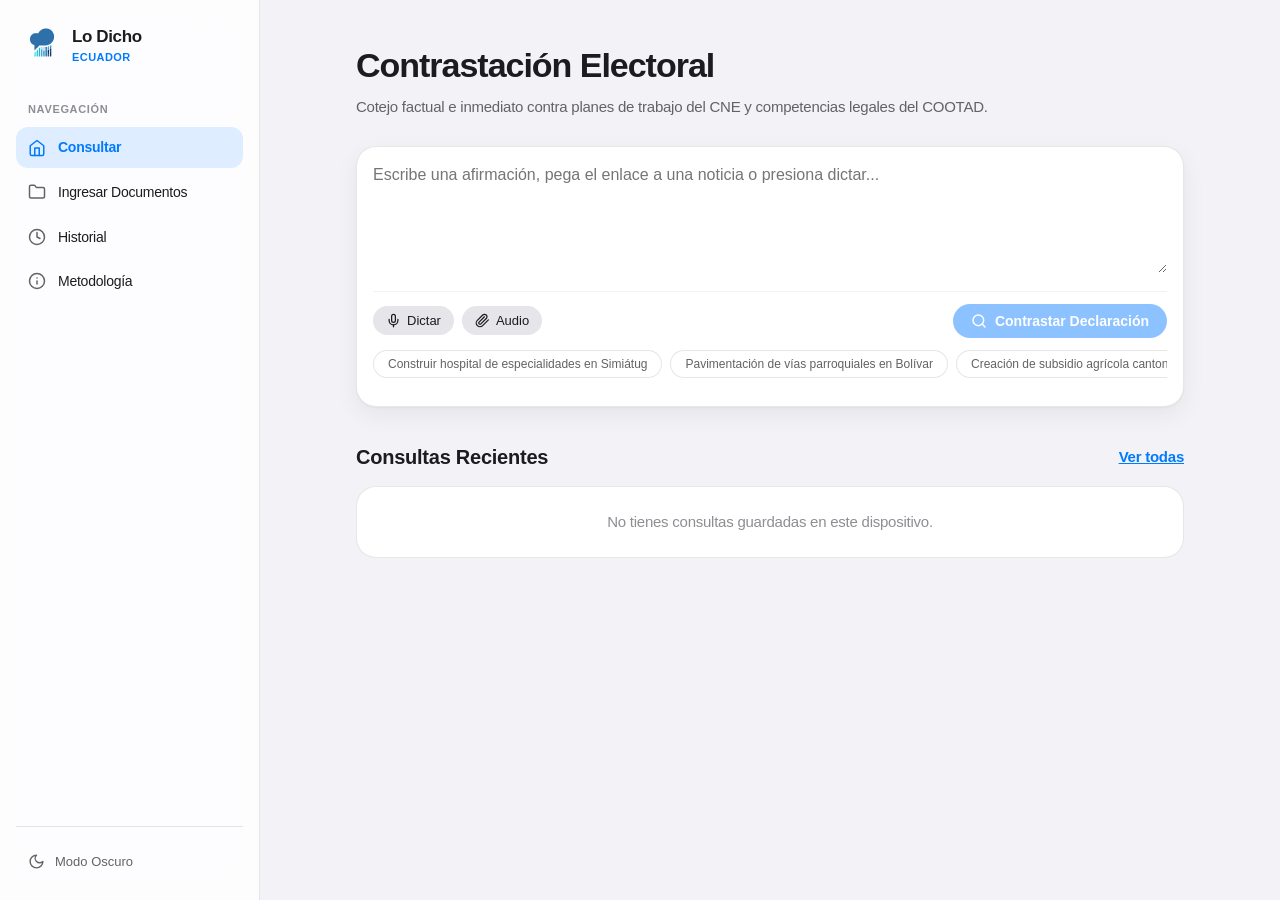
==== commit 82f852ff: "Front" ====
--- a/web/index.html
+++ b/web/index.html
@@ -1,38 +1,40 @@
 <!doctype html>
-<html lang="es-EC">
+<html lang="es-EC" data-theme="light">
 <head>
   <meta charset="utf-8" />
   <meta name="viewport" content="width=device-width, initial-scale=1, maximum-scale=1, viewport-fit=cover" />
-  <title>Lo Dicho</title>
-  <meta name="description" content="Contrastación electoral para Bolívar: qué dice el plan de trabajo y qué establece el COOTAD." />
-  <meta name="theme-color" content="#F2F2F7" />
+  <title>Lo Dicho — Contrastación Electoral</title>
+  <meta name="description" content="Contrastación factual con planes de trabajo del CNE y competencias legales (COOTAD)." />
+  <meta name="theme-color" content="#F2F2F7" media="(prefers-color-scheme: light)" />
+  <meta name="theme-color" content="#000000" media="(prefers-color-scheme: dark)" />
+  
   <link rel="manifest" href="manifest.json" />
   <link rel="icon" type="image/svg+xml" href="icons/icon.svg" />
-  <link rel="icon" type="image/png" sizes="32x32" href="icons/favicon-32.png" />
-  <link rel="apple-touch-icon" href="icons/apple-touch-icon.png" />
+  <link rel="apple-touch-icon" href="icons/icon-192.png" />
   <meta name="apple-mobile-web-app-capable" content="yes" />
-  <meta name="apple-mobile-web-app-status-bar-style" content="black-translucent" />
+  <meta name="apple-mobile-web-app-status-bar-style" content="default" />
   <meta name="apple-mobile-web-app-title" content="Lo Dicho" />
+
   <link rel="stylesheet" href="css/styles.css" />
 </head>
 <body>
   <div class="app-layout">
-    <!-- Sidebar Desktop -->
-    <aside class="sidebar" id="sidebar"></aside>
-
+    <aside class="sidebar" id="sidebar" aria-label="Navegación principal"></aside>
+    
     <div class="app-viewport">
-      <!-- Header Móvil -->
       <header class="top-header" id="top-header"></header>
+      <nav class="mobile-menu" id="mobile-menu" data-open="false"></nav>
       
-      <!-- Menú Móvil Desplegable -->
-      <nav class="mobile-menu" id="mobile-menu"></nav>
-
-      <main class="app-main" id="app-main" aria-live="polite"></main>
-
+      <main class="app-main" id="app-main" tabindex="-1"></main>
+      
+      <nav class="mobile-bottom-bar" id="mobile-bottom-bar"></nav>
+      
       <div class="sheet-backdrop" id="sheet-backdrop"></div>
-      <div class="sheet" id="sheet" role="dialog" aria-modal="true" aria-labelledby="sheet-title"></div>
+      <div class="sheet" id="sheet" role="dialog" aria-modal="true" aria-labelledby="sheet-title" data-open="false"></div>
     </div>
   </div>
+
+  <div id="toast-container" class="toast-container" aria-live="polite"></div>
 
   <script src="js/vendor/marked.min.js"></script>
   <script type="module" src="js/app.js"></script>
--- a/web/css/styles.css
+++ b/web/css/styles.css
@@ -1,358 +1,782 @@
 /* ==========================================================================
-   LO DICHO - DESIGN SYSTEM (APPLE HIG)
+   LO DICHO — APPLE DESIGN SYSTEM (HIG INSP.)
    ========================================================================== */
 
 :root {
-  /* Fondo y Superficies */
+  --font-system: -apple-system, BlinkMacSystemFont, "SF Pro Text", "SF Pro Display", "Segoe UI", Roboto, Helvetica, Arial, sans-serif;
+  --font-mono: ui-monospace, "SF Mono", Menlo, Monaco, Consolas, monospace;
+
+  /* Cupertino Color Palette (Light Mode) */
   --color-bg: #F2F2F7;
-  --color-surface: #FFFFFF;
-  --color-surface-muted: rgba(118, 118, 128, 0.12);
-  --color-surface-hover: rgba(118, 118, 128, 0.18);
-  --color-glass: rgba(255, 255, 255, 0.75);
-  
-  /* Tipografía */
+  --color-surface: rgba(255, 255, 255, 0.82);
+  --color-surface-solid: #FFFFFF;
+  --color-surface-secondary: #E5E5EA;
+  --color-surface-muted: #F2F2F7;
+  --color-surface-elevated: #FFFFFF;
+
   --color-text-main: #1C1C1E;
-  --color-text-muted: #8E8E93;
-  --color-text-subtle: #AEAEB2;
-  
-  /* Bordes y Sombras */
+  --color-text-muted: #636366;
+  --color-text-subtle: #8E8E93;
+
   --color-border: rgba(60, 60, 67, 0.12);
-  --color-border-strong: rgba(60, 60, 67, 0.2);
-  --shadow-float: 0 8px 30px rgba(0, 0, 0, 0.04), 0 2px 8px rgba(0, 0, 0, 0.02);
-  --shadow-focus: 0 0 0 4px rgba(0, 122, 255, 0.2);
-  
-  /* Brand */
+  --color-border-subtle: rgba(60, 60, 67, 0.06);
+
   --color-brand: #007AFF;
-  --color-brand-contrast: #FFFFFF;
-  
-  /* Veredictos */
-  --veredicto-viable-bg: rgba(52, 199, 89, 0.15);
+  --color-brand-hover: #0062CC;
+  --color-brand-bg: rgba(0, 122, 255, 0.12);
+
+  /* Verdict Colors */
+  --veredicto-viable-bg: rgba(52, 199, 89, 0.14);
   --veredicto-viable-text: #248A3D;
-  --veredicto-fuera-bg: rgba(142, 142, 147, 0.15);
-  --veredicto-fuera-text: #636366;
-  --veredicto-no-consta-bg: rgba(255, 149, 0, 0.15);
-  --veredicto-no-consta-text: #B26A00;
-  --veredicto-enganoso-bg: rgba(255, 59, 48, 0.1);
-  --veredicto-enganoso-text: #D70015;
-  --veredicto-falso-bg: rgba(255, 59, 48, 0.18);
-  --veredicto-falso-text: #C92A20;
-  --veredicto-incomprobable-bg: rgba(142, 142, 147, 0.12);
-  --veredicto-incomprobable-text: #8E8E93;
-  
-  /* Geometría y Espaciado */
-  --space-1: 4px; --space-2: 8px; --space-3: 12px; --space-4: 16px;
-  --space-5: 24px; --space-6: 32px;
-  --radius-xs: 8px; --radius-sm: 12px; --radius-md: 16px; --radius-lg: 20px;
-  --radius-full: 9999px;
-  --sidebar-width: 280px; --header-height: 56px;
-  
-  /* Físicas */
-  --apple-spring: cubic-bezier(0.32, 0.72, 0, 1);
-  --apple-ease: cubic-bezier(0.25, 1, 0.5, 1);
-}
-
-@media (prefers-color-scheme: dark) {
-  :root:not([data-theme="light"]) {
-    --color-bg: #000000;
-    --color-surface: #1C1C1E;
-    --color-surface-muted: rgba(118, 118, 128, 0.24);
-    --color-surface-hover: rgba(118, 118, 128, 0.32);
-    --color-glass: rgba(28, 28, 30, 0.75);
-    --color-text-main: #FFFFFF;
-    --color-text-muted: #EBEBF5;
-    --color-text-subtle: rgba(235, 235, 245, 0.6);
-    --color-border: rgba(255, 255, 255, 0.1);
-    --color-border-strong: rgba(255, 255, 255, 0.18);
-    --shadow-float: 0 10px 40px rgba(0, 0, 0, 0.3);
-    --color-brand: #0A84FF;
-    --veredicto-viable-bg: rgba(48, 209, 88, 0.2); --veredicto-viable-text: #30D158;
-    --veredicto-fuera-bg: rgba(142, 142, 147, 0.2); --veredicto-fuera-text: #98989D;
-    --veredicto-no-consta-bg: rgba(255, 159, 10, 0.2); --veredicto-no-consta-text: #FF9F0A;
-    --veredicto-enganoso-bg: rgba(255, 105, 97, 0.2); --veredicto-enganoso-text: #FF6961;
-    --veredicto-falso-bg: rgba(255, 59, 48, 0.25); --veredicto-falso-text: #FF3B30;
-    --veredicto-incomprobable-bg: rgba(99, 99, 102, 0.2); --veredicto-incomprobable-text: #AEAEB2;
+  --veredicto-viable-dot: #34C759;
+
+  --veredicto-competencia-bg: rgba(88, 86, 214, 0.14);
+  --veredicto-competencia-text: #4740B4;
+  --veredicto-competencia-dot: #5856D6;
+
+  --veredicto-no-consta-bg: rgba(255, 149, 0, 0.14);
+  --veredicto-no-consta-text: #C97500;
+  --veredicto-no-consta-dot: #FF9500;
+
+  --veredicto-enganoso-bg: rgba(255, 106, 0, 0.14);
+  --veredicto-enganoso-text: #D65300;
+  --veredicto-enganoso-dot: #FF6A00;
+
+  --veredicto-falso-bg: rgba(255, 59, 48, 0.14);
+  --veredicto-falso-text: #D70015;
+  --veredicto-falso-dot: #FF3B30;
+
+  --veredicto-incomprobable-bg: rgba(142, 142, 147, 0.14);
+  --veredicto-incomprobable-text: #636366;
+  --veredicto-incomprobable-dot: #8E8E93;
+
+  /* Apple Radii & Shadows */
+  --radius-xs: 8px;
+  --radius-sm: 12px;
+  --radius-md: 16px;
+  --radius-lg: 20px;
+  --radius-xl: 26px;
+  --radius-pill: 9999px;
+
+  --shadow-sm: 0 2px 8px rgba(0, 0, 0, 0.04);
+  --shadow-md: 0 8px 24px rgba(0, 0, 0, 0.06), 0 1px 2px rgba(0, 0, 0, 0.04);
+  --shadow-lg: 0 20px 48px rgba(0, 0, 0, 0.10), 0 4px 12px rgba(0, 0, 0, 0.05);
+
+  --blur-material: blur(24px) saturate(190%);
+  --transition-fast: 0.18s cubic-bezier(0.16, 1, 0.3, 1);
+  --transition-smooth: 0.35s cubic-bezier(0.16, 1, 0.3, 1);
+}
+
+[data-theme="dark"] {
+  --color-bg: #000000;
+  --color-surface: rgba(28, 28, 30, 0.78);
+  --color-surface-solid: #1C1C1E;
+  --color-surface-secondary: #2C2C2E;
+  --color-surface-muted: #1C1C1E;
+  --color-surface-elevated: #2C2C2E;
+
+  --color-text-main: #FFFFFF;
+  --color-text-muted: #AEAEB2;
+  --color-text-subtle: #8E8E93;
+
+  --color-border: rgba(255, 255, 255, 0.12);
+  --color-border-subtle: rgba(255, 255, 255, 0.06);
+
+  --color-brand: #0A84FF;
+  --color-brand-hover: #409CFF;
+  --color-brand-bg: rgba(10, 132, 255, 0.18);
+
+  --veredicto-viable-bg: rgba(48, 209, 88, 0.18);
+  --veredicto-viable-text: #30D158;
+  --veredicto-viable-dot: #30D158;
+
+  --veredicto-competencia-bg: rgba(94, 92, 230, 0.18);
+  --veredicto-competencia-text: #7D7AFF;
+  --veredicto-competencia-dot: #5E5CE6;
+
+  --veredicto-no-consta-bg: rgba(255, 159, 10, 0.18);
+  --veredicto-no-consta-text: #FF9F0A;
+  --veredicto-no-consta-dot: #FF9F0A;
+
+  --veredicto-enganoso-bg: rgba(255, 111, 15, 0.18);
+  --veredicto-enganoso-text: #FF6F0F;
+  --veredicto-enganoso-dot: #FF6F0F;
+
+  --veredicto-falso-bg: rgba(255, 69, 58, 0.18);
+  --veredicto-falso-text: #FF453A;
+  --veredicto-falso-dot: #FF453A;
+
+  --veredicto-incomprobable-bg: rgba(142, 142, 147, 0.18);
+  --veredicto-incomprobable-text: #AEAEB2;
+  --veredicto-incomprobable-dot: #8E8E93;
+
+  --shadow-sm: 0 2px 10px rgba(0, 0, 0, 0.4);
+  --shadow-md: 0 10px 30px rgba(0, 0, 0, 0.6);
+  --shadow-lg: 0 24px 60px rgba(0, 0, 0, 0.8);
+}
+
+/* Base */
+*, *::before, *::after {
+  box-sizing: border-box;
+  margin: 0;
+  padding: 0;
+  -webkit-tap-highlight-color: transparent;
+}
+
+html, body {
+  width: 100%;
+  height: 100%;
+  font-family: var(--font-system);
+  font-size: 15px;
+  line-height: 1.47059;
+  letter-spacing: -0.016em;
+  background-color: var(--color-bg);
+  color: var(--color-text-main);
+  text-rendering: optimizeLegibility;
+  -webkit-font-smoothing: antialiased;
+  overflow: hidden;
+}
+
+svg {
+  flex-shrink: 0;
+  max-width: 100%;
+  max-height: 100%;
+}
+
+/* Layout */
+.app-layout {
+  display: flex;
+  width: 100vw;
+  height: 100vh;
+  overflow: hidden;
+}
+
+.sidebar {
+  display: none;
+  width: 260px;
+  min-width: 260px;
+  height: 100%;
+  background: var(--color-surface);
+  backdrop-filter: var(--blur-material);
+  -webkit-backdrop-filter: var(--blur-material);
+  border-right: 0.5px solid var(--color-border);
+  flex-direction: column;
+  padding: 24px 16px 20px 16px;
+  z-index: 20;
+}
+
+@media (min-width: 900px) {
+  .sidebar {
+    display: flex;
   }
 }
 
-:root[data-theme="dark"] {
-  --color-bg: #000000;
-  --color-surface: #1C1C1E;
-  --color-surface-muted: rgba(118, 118, 128, 0.24);
-  --color-surface-hover: rgba(118, 118, 128, 0.32);
-  --color-glass: rgba(28, 28, 30, 0.75);
-  --color-text-main: #FFFFFF;
-  --color-text-muted: #EBEBF5;
-  --color-text-subtle: rgba(235, 235, 245, 0.6);
-  --color-border: rgba(255, 255, 255, 0.1);
-  --color-border-strong: rgba(255, 255, 255, 0.18);
-  --shadow-float: none;
-  --color-brand: #0A84FF;
-  --veredicto-viable-bg: rgba(48, 209, 88, 0.2); --veredicto-viable-text: #30D158;
-  --veredicto-fuera-bg: rgba(142, 142, 147, 0.2); --veredicto-fuera-text: #98989D;
-  --veredicto-no-consta-bg: rgba(255, 159, 10, 0.2); --veredicto-no-consta-text: #FF9F0A;
-  --veredicto-enganoso-bg: rgba(255, 105, 97, 0.2); --veredicto-enganoso-text: #FF6961;
-  --veredicto-falso-bg: rgba(255, 59, 48, 0.25); --veredicto-falso-text: #FF3B30;
-  --veredicto-incomprobable-bg: rgba(99, 99, 102, 0.2); --veredicto-incomprobable-text: #AEAEB2;
-}
-
-*, *::before, *::after { box-sizing: border-box; margin: 0; padding: 0; -webkit-tap-highlight-color: transparent; }
-html, body { width: 100%; height: 100%; overflow-x: hidden; }
-body {
-  font-family: -apple-system, BlinkMacSystemFont, "SF Pro Text", "Segoe UI", Roboto, sans-serif;
-  -webkit-font-smoothing: antialiased; background-color: var(--color-bg); color: var(--color-text-main);
-  font-size: 15px; line-height: 1.47059; letter-spacing: -0.01em;
-  transition: background-color 0.4s var(--apple-ease), color 0.4s var(--apple-ease);
-}
-button, input, select, textarea { font-family: inherit; color: inherit; }
-svg { display: inline-block; vertical-align: middle; flex-shrink: 0; }
-a { text-decoration: none; color: inherit; }
-
-@keyframes viewEnter {
-  from { opacity: 0; transform: translateY(16px) scale(0.99); }
-  to { opacity: 1; transform: translateY(0) scale(1); }
-}
-
-.app-layout { display: flex; min-height: 100vh; width: 100%; }
-.sidebar { display: none; }
-.app-viewport { flex: 1; display: flex; flex-direction: column; min-width: 0; width: 100%; }
+.sidebar__brand {
+  margin-bottom: 28px;
+  padding: 0 8px;
+}
+
+.sidebar__brand-link {
+  display: flex;
+  align-items: center;
+  gap: 12px;
+  text-decoration: none;
+  color: var(--color-text-main);
+}
+
+.sidebar__logo {
+  width: 36px;
+  height: 36px;
+  border-radius: 10px;
+  object-fit: contain;
+}
+
+.sidebar__title-block {
+  display: flex;
+  flex-direction: column;
+}
+
+.sidebar__title {
+  font-size: 17px;
+  font-weight: 700;
+  letter-spacing: -0.022em;
+}
+
+.sidebar__tag {
+  font-size: 11px;
+  font-weight: 600;
+  text-transform: uppercase;
+  color: var(--color-brand);
+  letter-spacing: 0.04em;
+}
+
+.sidebar__menu {
+  display: flex;
+  flex-direction: column;
+  gap: 4px;
+  flex: 1;
+}
+
+.sidebar__section-title {
+  font-size: 11px;
+  font-weight: 600;
+  text-transform: uppercase;
+  color: var(--color-text-subtle);
+  padding: 8px 12px 6px 12px;
+  letter-spacing: 0.06em;
+}
+
+.sidebar__item {
+  display: flex;
+  align-items: center;
+  gap: 12px;
+  padding: 10px 12px;
+  border-radius: var(--radius-sm);
+  color: var(--color-text-main);
+  font-size: 14px;
+  font-weight: 500;
+  text-decoration: none;
+  transition: background-color var(--transition-fast), color var(--transition-fast);
+}
+
+.sidebar__item svg {
+  width: 18px;
+  height: 18px;
+  color: var(--color-text-muted);
+}
+
+.sidebar__item:hover {
+  background-color: var(--color-surface-secondary);
+}
+
+.sidebar__item--active {
+  background-color: var(--color-brand-bg);
+  color: var(--color-brand);
+  font-weight: 600;
+}
+
+.sidebar__item--active svg {
+  color: var(--color-brand);
+}
+
+.sidebar__footer {
+  padding-top: 16px;
+  border-top: 0.5px solid var(--color-border);
+}
+
+.sidebar__theme-btn {
+  display: flex;
+  align-items: center;
+  gap: 10px;
+  width: 100%;
+  padding: 10px 12px;
+  background: transparent;
+  border: none;
+  border-radius: var(--radius-sm);
+  color: var(--color-text-muted);
+  font-family: inherit;
+  font-size: 13px;
+  font-weight: 500;
+  cursor: pointer;
+}
+
+.sidebar__theme-btn svg {
+  width: 17px;
+  height: 17px;
+}
+
+.app-viewport {
+  flex: 1;
+  display: flex;
+  flex-direction: column;
+  height: 100%;
+  position: relative;
+  overflow: hidden;
+  background-color: var(--color-bg);
+}
+
 .app-main {
-  flex: 1; width: 100%; max-width: 740px; margin: 0 auto;
-  padding: calc(var(--header-height) + env(safe-area-inset-top, 0px) + var(--space-5)) var(--space-4) calc(env(safe-area-inset-bottom, 0px) + var(--space-6));
-}
-.app-main > * { animation: viewEnter 0.6s var(--apple-spring) forwards; }
-.bottom-nav { display: none !important; }
-
-/* Header Superior */
+  flex: 1;
+  overflow-y: auto;
+  overflow-x: hidden;
+  padding: 24px 20px 80px 20px;
+  max-width: 900px;
+  width: 100%;
+  margin: 0 auto;
+}
+
+@media (min-width: 900px) {
+  .app-main {
+    padding: 40px 36px 48px 36px;
+  }
+}
+
+/* Header & Mobile Menus */
 .top-header {
-  position: fixed; top: 0; left: 0; right: 0; background-color: var(--color-glass);
-  -webkit-backdrop-filter: saturate(180%) blur(20px); backdrop-filter: saturate(180%) blur(20px);
-  z-index: 40; height: calc(var(--header-height) + env(safe-area-inset-top, 0px));
-  padding-top: env(safe-area-inset-top, 0px); border-bottom: 0.5px solid var(--color-border);
-  display: flex; align-items: center; justify-content: space-between; padding-left: var(--space-4); padding-right: var(--space-4);
-}
-.top-header__left { display: flex; align-items: center; gap: 12px; }
-.top-header__brand { display: flex; align-items: center; gap: 8px; font-weight: 700; letter-spacing: -0.02em; font-size: 17px; }
-.top-header__logo { width: 30px; height: 30px; border-radius: 8px; }
+  height: 56px;
+  min-height: 56px;
+  background: var(--color-surface);
+  backdrop-filter: var(--blur-material);
+  -webkit-backdrop-filter: var(--blur-material);
+  border-bottom: 0.5px solid var(--color-border);
+  display: flex;
+  align-items: center;
+  justify-content: space-between;
+  padding: 0 20px;
+  z-index: 30;
+}
+
+.mobile-menu {
+  position: absolute;
+  top: 56px;
+  left: 0;
+  right: 0;
+  background: var(--color-surface);
+  backdrop-filter: var(--blur-material);
+  -webkit-backdrop-filter: var(--blur-material);
+  border-bottom: 0.5px solid var(--color-border);
+  padding: 12px 16px;
+  display: flex;
+  flex-direction: column;
+  gap: 6px;
+  z-index: 29;
+  transform: translateY(-110%);
+  transition: transform var(--transition-smooth);
+}
+
+.mobile-menu[data-open="true"] {
+  transform: translateY(0);
+}
+
+/* Ocultar header y menú móvil completamente en desktop */
+@media (min-width: 900px) {
+  .top-header,
+  .mobile-menu,
+  .mobile-bottom-bar {
+    display: none !important;
+  }
+}
+
+.top-header__left {
+  display: flex;
+  align-items: center;
+  gap: 12px;
+}
+
+.top-header__brand {
+  display: flex;
+  align-items: center;
+  gap: 8px;
+  font-weight: 700;
+  font-size: 17px;
+}
+
+.top-header__logo {
+  width: 28px;
+  height: 28px;
+  border-radius: 7px;
+  object-fit: contain;
+}
+
 .top-header__action {
-  background: var(--color-surface-muted); border: none; border-radius: var(--radius-full);
-  width: 34px; height: 34px; display: grid; place-items: center; color: var(--color-text-main); cursor: pointer;
-  transition: transform 0.2s var(--apple-spring), background-color 0.2s;
-}
-.top-header__action:active { transform: scale(0.85); background: var(--color-surface-hover); }
-.top-header__action svg { width: 18px; height: 18px; }
-
-/* Menú Móvil */
-.mobile-menu {
-  position: absolute; top: calc(var(--header-height) + env(safe-area-inset-top, 0px) + 8px); left: 16px;
-  background: var(--color-surface); border-radius: var(--radius-md); box-shadow: 0 10px 40px rgba(0,0,0,0.15);
-  border: 0.5px solid var(--color-border); display: flex; flex-direction: column; padding: 6px; gap: 2px;
-  min-width: 200px; opacity: 0; pointer-events: none; z-index: 50;
-  transform: translateY(-10px) scale(0.95); transform-origin: top left; transition: all 0.3s var(--apple-spring);
-}
-[data-theme="dark"] .mobile-menu { box-shadow: 0 10px 40px rgba(0,0,0,0.5); }
-.mobile-menu[data-open="true"] { opacity: 1; pointer-events: auto; transform: translateY(0) scale(1); }
-.mobile-menu__item {
-  display: flex; align-items: center; gap: 12px; padding: 12px 14px; border-radius: 8px;
-  font-size: 16px; font-weight: 500; transition: background-color 0.2s; color: var(--color-text-main);
-}
-.mobile-menu__item svg { width: 20px; height: 20px; color: var(--color-text-subtle); }
-.mobile-menu__item:active { background-color: var(--color-surface-hover); }
-.mobile-menu__item--active { background-color: var(--color-surface-muted); font-weight: 600; color: var(--color-brand); }
-.mobile-menu__item--active svg { color: var(--color-brand); }
-
-/* Sidebar (Desktop) */
-@media (min-width: 960px) {
-  .sidebar {
-    display: flex; flex-direction: column; width: var(--sidebar-width); background-color: var(--color-surface);
-    border-right: 0.5px solid var(--color-border); position: sticky; top: 0; height: 100vh;
-    padding: var(--space-5) var(--space-4); z-index: 30;
+  width: 36px;
+  height: 36px;
+  display: flex;
+  align-items: center;
+  justify-content: center;
+  background: transparent;
+  border: none;
+  color: var(--color-text-main);
+  border-radius: var(--radius-pill);
+  cursor: pointer;
+}
+
+.top-header__action svg {
+  width: 20px;
+  height: 20px;
+}
+
+.mobile-bottom-bar {
+  display: flex;
+  position: absolute;
+  bottom: 0;
+  left: 0;
+  right: 0;
+  height: 64px;
+  padding-bottom: env(safe-area-inset-bottom, 8px);
+  background: var(--color-surface);
+  backdrop-filter: var(--blur-material);
+  -webkit-backdrop-filter: var(--blur-material);
+  border-top: 0.5px solid var(--color-border);
+  justify-content: space-around;
+  align-items: center;
+  z-index: 30;
+}
+
+.bottom-nav__item {
+  display: flex;
+  flex-direction: column;
+  align-items: center;
+  gap: 4px;
+  color: var(--color-text-subtle);
+  font-size: 10px;
+  font-weight: 500;
+  text-decoration: none;
+}
+
+.bottom-nav__item svg {
+  width: 22px;
+  height: 22px;
+}
+
+.bottom-nav__item[aria-current="page"] {
+  color: var(--color-brand);
+  font-weight: 600;
+}
+
+/* Hero Typography */
+.dash-hero {
+  margin-bottom: 28px;
+}
+
+.dash-hero__title {
+  font-size: 28px;
+  font-weight: 800;
+  letter-spacing: -0.03em;
+  color: var(--color-text-main);
+  margin-bottom: 6px;
+}
+
+@media (min-width: 600px) {
+  .dash-hero__title {
+    font-size: 34px;
   }
-  .top-header, .mobile-menu { display: none; }
-  .app-main { max-width: 860px; padding: var(--space-6) var(--space-6); }
-  .sidebar__brand { margin-bottom: var(--space-5); padding-bottom: var(--space-4); border-bottom: 0.5px solid var(--color-border); }
-  .sidebar__brand-link { display: flex; align-items: center; gap: 14px; }
-  .sidebar__logo { width: 40px; height: 40px; border-radius: 10px; }
-  .sidebar__title-block { display: flex; flex-direction: column; }
-  .sidebar__title { font-size: 19px; font-weight: 700; letter-spacing: -0.02em; }
-  .sidebar__tag { font-size: 11px; font-weight: 700; color: var(--color-brand); text-transform: uppercase; letter-spacing: 0.02em; }
-  .sidebar__menu { display: flex; flex-direction: column; gap: 4px; flex: 1; }
-  .sidebar__section-title { font-size: 12px; font-weight: 600; text-transform: uppercase; color: var(--color-text-subtle); margin-bottom: var(--space-2); padding-left: 12px; letter-spacing: 0.04em; }
-  .sidebar__item {
-    display: flex; align-items: center; gap: 12px; padding: 10px 12px; border-radius: var(--radius-sm);
-    color: var(--color-text-main); font-size: 15px; font-weight: 500; transition: background-color 0.2s ease, transform 0.2s var(--apple-spring);
+}
+
+.dash-hero__subtitle {
+  font-size: 15px;
+  color: var(--color-text-muted);
+  line-height: 1.45;
+  max-width: 640px;
+}
+
+/* Composer */
+.composer-card {
+  background: var(--color-surface-solid);
+  border-radius: var(--radius-lg);
+  border: 0.5px solid var(--color-border);
+  box-shadow: var(--shadow-md);
+  padding: 16px;
+  width: 100%;
+}
+
+.composer-card:focus-within {
+  border-color: var(--color-brand);
+  box-shadow: var(--shadow-md), 0 0 0 3px var(--color-brand-bg);
+}
+
+.composer-textarea {
+  width: 100%;
+  min-height: 110px;
+  border: none;
+  background: transparent;
+  font-family: inherit;
+  font-size: 16px;
+  line-height: 1.45;
+  color: var(--color-text-main);
+  resize: vertical;
+  outline: none;
+}
+
+.composer-toolbar {
+  display: flex;
+  align-items: center;
+  justify-content: space-between;
+  margin-top: 12px;
+  padding-top: 12px;
+  border-top: 0.5px solid var(--color-border-subtle);
+  flex-wrap: wrap;
+  gap: 10px;
+}
+
+.composer-actions-left {
+  display: flex;
+  align-items: center;
+  gap: 8px;
+}
+
+.composer-pill-btn {
+  display: inline-flex;
+  align-items: center;
+  gap: 6px;
+  padding: 7px 13px;
+  border-radius: var(--radius-pill);
+  font-family: inherit;
+  font-size: 13px;
+  font-weight: 500;
+  background: var(--color-surface-secondary);
+  color: var(--color-text-main);
+  border: none;
+  cursor: pointer;
+}
+
+.composer-pill-btn svg {
+  width: 15px;
+  height: 15px;
+}
+
+.btn-primary {
+  display: inline-flex;
+  align-items: center;
+  justify-content: center;
+  gap: 8px;
+  background: var(--color-brand);
+  color: #FFFFFF;
+  font-family: inherit;
+  font-size: 14px;
+  font-weight: 600;
+  padding: 9px 18px;
+  border-radius: var(--radius-pill);
+  border: none;
+  cursor: pointer;
+  box-shadow: 0 2px 8px rgba(0, 122, 255, 0.28);
+}
+
+.btn-primary svg {
+  width: 16px;
+  height: 16px;
+}
+
+.btn-primary:disabled {
+  opacity: 0.45;
+  cursor: not-allowed;
+  box-shadow: none;
+}
+
+.btn-secondary {
+  display: inline-flex;
+  align-items: center;
+  justify-content: center;
+  gap: 6px;
+  background: var(--color-surface-secondary);
+  color: var(--color-text-main);
+  font-family: inherit;
+  font-size: 13px;
+  font-weight: 500;
+  padding: 8px 16px;
+  border-radius: var(--radius-pill);
+  border: none;
+  cursor: pointer;
+}
+
+.btn-secondary svg {
+  width: 15px;
+  height: 15px;
+}
+
+.composer-suggestions {
+  display: flex;
+  gap: 8px;
+  overflow-x: auto;
+  padding: 12px 0 4px 0;
+  scrollbar-width: none;
+}
+
+.suggestion-pill {
+  white-space: nowrap;
+  background: var(--color-surface-solid);
+  border: 0.5px solid var(--color-border);
+  border-radius: var(--radius-pill);
+  padding: 6px 14px;
+  font-size: 12px;
+  font-weight: 500;
+  color: var(--color-text-muted);
+  cursor: pointer;
+}
+
+/* Cards & Badges */
+.informe-card {
+  background: var(--color-surface-solid);
+  border-radius: var(--radius-xl);
+  border: 0.5px solid var(--color-border);
+  box-shadow: var(--shadow-md);
+  margin-bottom: 24px;
+  overflow: hidden;
+}
+
+.informe-card__header {
+  padding: 20px 24px;
+  display: flex;
+  justify-content: space-between;
+  align-items: flex-start;
+  gap: 16px;
+  border-bottom: 0.5px solid var(--color-border-subtle);
+}
+
+.informe-card__name {
+  font-size: 19px;
+  font-weight: 700;
+}
+
+.informe-card__jurisdiction {
+  font-size: 13px;
+  color: var(--color-text-muted);
+}
+
+.informe-card__body {
+  padding: 24px;
+  font-size: 15px;
+  line-height: 1.6;
+}
+
+.informe-card__footer {
+  padding: 16px 24px;
+  background: var(--color-surface-muted);
+  border-top: 0.5px solid var(--color-border-subtle);
+  display: flex;
+  align-items: center;
+  justify-content: space-between;
+  flex-wrap: wrap;
+  gap: 12px;
+}
+
+.veredicto-badge {
+  display: inline-flex;
+  align-items: center;
+  gap: 6px;
+  padding: 5px 12px;
+  border-radius: var(--radius-pill);
+  font-size: 12px;
+  font-weight: 600;
+}
+
+.veredicto-badge::before {
+  content: "";
+  width: 7px;
+  height: 7px;
+  border-radius: var(--radius-pill);
+}
+
+.veredicto-badge--viable_y_en_plan { background: var(--veredicto-viable-bg); color: var(--veredicto-viable-text); }
+.veredicto-badge--viable_y_en_plan::before { background: var(--veredicto-viable-dot); }
+
+.veredicto-badge--fuera_de_competencia { background: var(--veredicto-competencia-bg); color: var(--veredicto-competencia-text); }
+.veredicto-badge--fuera_de_competencia::before { background: var(--veredicto-competencia-dot); }
+
+.veredicto-badge--no_consta_en_plan { background: var(--veredicto-no-consta-bg); color: var(--veredicto-no-consta-text); }
+.veredicto-badge--no_consta_en_plan::before { background: var(--veredicto-no-consta-dot); }
+
+.veredicto-badge--informacion_enganosa { background: var(--veredicto-enganoso-bg); color: var(--veredicto-enganoso-text); }
+.veredicto-badge--informacion_enganosa::before { background: var(--veredicto-enganoso-dot); }
+
+.veredicto-badge--informacion_falsa { background: var(--veredicto-falso-bg); color: var(--veredicto-falso-text); }
+.veredicto-badge--informacion_falsa::before { background: var(--veredicto-falso-dot); }
+
+.veredicto-badge--incomprobable,
+.veredicto-badge--pendiente { background: var(--veredicto-incomprobable-bg); color: var(--veredicto-incomprobable-text); }
+.veredicto-badge--incomprobable::before,
+.veredicto-badge--pendiente::before { background: var(--veredicto-incomprobable-dot); }
+
+/* Recents */
+.dash-section { margin-top: 36px; }
+.dash-section__header { display: flex; align-items: center; justify-content: space-between; margin-bottom: 14px; }
+.dash-section__title { font-size: 20px; font-weight: 700; }
+
+.recent-grid {
+  display: grid;
+  grid-template-columns: 1fr;
+  gap: 12px;
+}
+
+@media (min-width: 600px) {
+  .recent-grid {
+    grid-template-columns: 1fr 1fr;
   }
-  .sidebar__item svg { width: 20px; height: 20px; color: var(--color-text-subtle); transition: color 0.2s; }
-  .sidebar__item:hover { background-color: var(--color-surface-hover); }
-  .sidebar__item:active { transform: scale(0.97); }
-  .sidebar__item--active { background-color: var(--color-surface-muted); font-weight: 600; }
-  .sidebar__item--active svg { color: var(--color-brand); }
-  .sidebar__footer { border-top: 0.5px solid var(--color-border); padding-top: var(--space-4); }
-  .sidebar__theme-btn {
-    width: 100%; display: flex; align-items: center; justify-content: center; gap: 8px; background: var(--color-surface-muted); border: none; border-radius: var(--radius-sm);
-    padding: 12px; font-size: 14px; font-weight: 600; color: var(--color-text-main); cursor: pointer; transition: background-color 0.2s, transform 0.2s var(--apple-spring);
-  }
-  .sidebar__theme-btn:active { transform: scale(0.96); background-color: var(--color-surface-hover); }
-  .sidebar__theme-btn svg { width: 16px; height: 16px; }
-}
-
-/* Tipografía y Hero */
-.dash-hero { margin-bottom: var(--space-5); }
-.dash-hero__title { font-family: -apple-system, BlinkMacSystemFont, "SF Pro Display", sans-serif; font-size: 34px; font-weight: 700; letter-spacing: -0.04em; line-height: 1.1; }
-.dash-hero__subtitle { font-size: 17px; color: var(--color-text-muted); margin-top: 8px; letter-spacing: -0.01em; }
-.dash-section { margin-bottom: var(--space-6); }
-.dash-section__header { display: flex; align-items: center; justify-content: space-between; margin-bottom: var(--space-3); padding-bottom: var(--space-2); border-bottom: 0.5px solid var(--color-border); }
-.dash-section__title-group { display: flex; align-items: center; gap: 8px; }
-.dash-section__title { font-size: 20px; font-weight: 600; letter-spacing: -0.02em; }
-
-/* Contenedores (Cards) */
-.console-card, .recent-card, .historial-card, .informe-card {
-  background-color: var(--color-surface); border-radius: var(--radius-lg); padding: 24px; box-shadow: var(--shadow-float); border: 0.5px solid rgba(0,0,0,0.02);
-  transition: transform 0.4s var(--apple-spring), box-shadow 0.4s var(--apple-spring); margin-bottom: var(--space-4);
-}
-[data-theme="dark"] .console-card, [data-theme="dark"] .recent-card, [data-theme="dark"] .historial-card, [data-theme="dark"] .informe-card {
-  border: 0.5px solid var(--color-border-strong); box-shadow: none;
-}
-.recent-card, .historial-card { cursor: pointer; }
-.recent-card:active, .historial-card:active { transform: scale(0.97); box-shadow: 0 4px 12px rgba(0, 0, 0, 0.05); }
-
-/* Inputs y Botones */
-.btn {
-  border-radius: 14px; padding: 14px 20px; font-size: 16px; font-weight: 600; border: none; display: flex; justify-content: center; align-items: center; gap: 8px; width: 100%;
-  cursor: pointer; letter-spacing: -0.01em; transition: transform 0.2s var(--apple-spring), opacity 0.2s, background-color 0.2s;
-}
-.btn--primary { background: var(--color-brand); color: var(--color-brand-contrast); }
-.btn--primary:active { transform: scale(0.96); opacity: 0.85; }
-.btn--primary:disabled { opacity: 0.4; pointer-events: none; }
-.btn--primary svg { width: 18px; height: 18px; }
-.btn--ghost { background: var(--color-surface-muted); color: var(--color-text-main); }
-.btn--ghost:hover { background: var(--color-surface-hover); }
-.btn--ghost:active { transform: scale(0.96); }
-
-.console-textarea, .console-input {
-  width: 100%; border: none; border-radius: var(--radius-md); padding: 16px; background-color: var(--color-surface-muted); color: var(--color-text-main);
-  font-size: 17px; font-family: inherit; letter-spacing: -0.01em; line-height: 1.4; -webkit-appearance: none; transition: box-shadow 0.3s var(--apple-ease), background-color 0.3s ease;
-}
-.console-textarea { min-height: 120px; resize: vertical; }
-.console-textarea::placeholder, .console-input::placeholder { color: var(--color-text-subtle); }
-.console-textarea:focus, .console-input:focus { outline: none; background-color: var(--color-surface); box-shadow: var(--shadow-focus); }
-.field-hint { font-size: 13px; color: var(--color-text-subtle); margin-top: 10px; text-align: center; }
-
-/* Admin UI */
-.form-group-card { background: var(--color-surface); border-radius: var(--radius-md); border: 0.5px solid var(--color-border-strong); overflow: hidden; }
-.form-row { display: flex; flex-direction: column; padding: 12px 16px; border-bottom: 0.5px solid var(--color-border); }
-.form-row:last-child { border-bottom: none; }
-.form-row label { font-size: 12px; font-weight: 600; color: var(--color-text-muted); margin-bottom: 4px; text-transform: uppercase; letter-spacing: 0.04em; }
-.form-row input, .form-row select { border: none; background: transparent; font-size: 16px; padding: 0; outline: none; width: 100%; }
-
-.dropzone {
-  border: 2px dashed var(--color-border-strong); border-radius: var(--radius-md); padding: var(--space-5) var(--space-4);
-  text-align: center; cursor: pointer; background-color: transparent; transition: all 0.2s var(--apple-spring);
-}
-.dropzone:active { transform: scale(0.98); background-color: var(--color-surface-muted); border-color: var(--color-brand); }
-.dropzone__icon svg { width: 36px; height: 36px; color: var(--color-brand); margin-bottom: 12px; }
-.dropzone__title { font-size: 15px; font-weight: 600; margin-bottom: 4px; }
-.dropzone__subtitle { font-size: 13px; color: var(--color-text-subtle); }
-
-.console-tabs { display: flex; background-color: var(--color-surface-muted); border-radius: 9px; padding: 2px; margin-bottom: var(--space-4); gap: 2px; }
-.console-tab {
-  flex: 1; display: flex; align-items: center; justify-content: center; gap: 6px; border: none; background: transparent; border-radius: 7px; padding: 8px 12px;
-  font-size: 13px; font-weight: 600; color: var(--color-text-main); cursor: pointer; transition: all 0.2s var(--apple-ease);
-}
-.console-tab svg { width: 16px; height: 16px; color: var(--color-text-subtle); transition: color 0.2s; }
-.console-tab[aria-selected="true"] { background-color: var(--color-surface); box-shadow: 0 3px 8px rgba(0,0,0,0.12), 0 3px 1px rgba(0,0,0,0.04); }
-[data-theme="dark"] .console-tab[aria-selected="true"] { background-color: #636366; box-shadow: none; }
-.console-tab[aria-selected="true"] svg { color: var(--color-text-main); }
-.console-tab:active:not([aria-selected="true"]) { opacity: 0.6; }
-
-/* Admin Tablas y Alertas */
-.admin-tabla { width: 100%; border-collapse: collapse; font-size: 13px; margin-bottom: 16px; }
-.admin-tabla th, .admin-tabla td { text-align: left; padding: 10px 12px; border-bottom: 0.5px solid var(--color-border); white-space: nowrap; color: var(--color-text-main); }
-.admin-tabla th { color: var(--color-text-subtle); font-weight: 600; text-transform: uppercase; letter-spacing: 0.03em; }
-.admin-lista-errores, .admin-lista-warnings { padding: 12px 16px; border-radius: var(--radius-md); margin-bottom: var(--space-4); font-size: 14px; }
-.admin-lista-errores { background-color: var(--veredicto-falso-bg); color: var(--veredicto-falso-text); }
-.admin-lista-warnings { background-color: var(--veredicto-no-consta-bg); color: var(--veredicto-no-consta-text); }
-
-/* Veredictos Badges */
-.veredicto-badge { display: inline-flex; align-items: center; padding: 4px 10px; border-radius: var(--radius-full); font-size: 12px; font-weight: 700; letter-spacing: 0.02em; }
-.veredicto-badge--viable_y_en_plan { background-color: var(--veredicto-viable-bg); color: var(--veredicto-viable-text); }
-.veredicto-badge--fuera_de_competencia { background-color: var(--veredicto-fuera-bg); color: var(--veredicto-fuera-text); }
-.veredicto-badge--no_consta_en_plan { background-color: var(--veredicto-no-consta-bg); color: var(--veredicto-no-consta-text); }
-.veredicto-badge--informacion_enganosa { background-color: var(--veredicto-enganoso-bg); color: var(--veredicto-enganoso-text); }
-.veredicto-badge--informacion_falsa { background-color: var(--veredicto-falso-bg); color: var(--veredicto-falso-text); }
-.veredicto-badge--incomprobable { background-color: var(--veredicto-incomprobable-bg); color: var(--veredicto-incomprobable-text); }
-.veredicto-badge--pendiente { background-color: var(--color-surface-muted); color: var(--color-text-main); }
-
-/* Audio / Composer preview */
-.audio-file-preview { display: flex; align-items: center; gap: 12px; padding: 12px 16px; background: var(--color-surface-muted); border-radius: var(--radius-md); }
-.audio-file-preview__icon svg { width: 24px; height: 24px; color: var(--color-brand); }
-.audio-file-preview__meta { flex: 1; min-width: 0; }
-.audio-file-preview__name { font-size: 14px; font-weight: 600; white-space: nowrap; overflow: hidden; text-overflow: ellipsis; }
-.audio-file-preview__size { font-size: 12px; color: var(--color-text-subtle); }
-.audio-file-preview__clear { width: 28px; height: 28px; border-radius: var(--radius-full); background: rgba(142, 142, 147, 0.2); color: var(--color-text-main); border: none; display: grid; place-items: center; cursor: pointer; }
-.audio-file-preview__clear svg { width: 14px; height: 14px; }
-
-/* Historial Lists */
-.historial-lista { display: flex; flex-direction: column; gap: var(--space-3); }
-.historial-card { display: flex; padding: 16px 20px; }
-.historial-card__main { width: 100%; }
-.historial-card__top { display: flex; justify-content: space-between; align-items: center; margin-bottom: 8px; }
-.historial-card__candidato { font-size: 15px; font-weight: 600; }
-.historial-card__texto { font-size: 14px; color: var(--color-text-muted); line-height: 1.4; margin-bottom: 12px; }
-.historial-card__footer { display: flex; justify-content: space-between; font-size: 12px; }
-.historial-card__fecha { color: var(--color-text-subtle); }
-.historial-card__link { color: var(--color-brand); font-weight: 600; }
-.btn-clear-history {
-  background: transparent; color: var(--veredicto-falso-text); border: none; font-size: 14px; font-weight: 600; display: flex; align-items: center; gap: 8px;
-  cursor: pointer; padding: 10px 16px; border-radius: var(--radius-sm); transition: background-color 0.2s;
-}
-.btn-clear-history:hover { background-color: var(--veredicto-falso-bg); }
-.btn-clear-history svg { width: 18px; height: 18px; }
-
-/* Informes */
-.informe-card { padding: 0; overflow: hidden; }
-.informe-card__header { padding: 24px; background-color: var(--color-surface-muted); display: flex; justify-content: space-between; align-items: flex-start; gap: 16px; }
-.informe-card__name { display: block; font-size: 19px; font-weight: 700; letter-spacing: -0.02em; margin-bottom: 4px; }
-.informe-card__jurisdiction { font-size: 14px; color: var(--color-text-muted); }
-.informe-card__body { padding: 24px; font-size: 15px; line-height: 1.6; color: var(--color-text-main); }
-.informe-card__body p { margin-bottom: 16px; }
-.informe-card__body p:last-child { margin-bottom: 0; }
-.informe-card__body blockquote { border-left: 3px solid var(--color-brand); padding-left: 16px; color: var(--color-text-muted); margin-bottom: 20px; font-style: italic; }
-.informe-card__footer { padding: 16px 24px; border-top: 0.5px solid var(--color-border); display: flex; justify-content: space-between; align-items: center; background-color: var(--color-surface); }
-.informe-card__evidence-trigger { background: transparent; border: none; color: var(--color-brand); font-size: 14px; font-weight: 600; cursor: pointer; }
-
-/* Sheets (Drawer) */
-.sheet-backdrop { position: fixed; top: 0; left: 0; right: 0; bottom: 0; background: rgba(0, 0, 0, 0.4); z-index: 100; opacity: 0; pointer-events: none; transition: opacity 0.4s var(--apple-ease); }
-.sheet-backdrop[data-open="true"] { opacity: 1; pointer-events: auto; }
-.sheet {
-  position: fixed; bottom: 0; left: 0; right: 0; background: var(--color-surface); border-radius: 24px 24px 0 0;
-  padding: 0 var(--space-4) calc(var(--space-5) + env(safe-area-inset-bottom, 0px)); z-index: 110;
-  transform: translateY(100%); transition: transform 0.5s var(--apple-spring), opacity 0.3s;
-  max-height: 85vh; display: flex; flex-direction: column; opacity: 0; pointer-events: none; visibility: hidden;
-}
-@media (min-width: 768px) { .sheet { width: 600px; left: 50%; margin-left: -300px; border-radius: 24px; bottom: 24px; max-height: 80vh; } }
-.sheet[data-open="true"] { transform: translateY(0); opacity: 1; pointer-events: auto; visibility: visible; }
-.sheet__handle { width: 36px; height: 5px; background: var(--color-border-strong); border-radius: var(--radius-full); margin: 12px auto; }
-.sheet__header { display: flex; justify-content: space-between; align-items: center; padding-bottom: var(--space-3); margin-bottom: var(--space-3); border-bottom: 0.5px solid var(--color-border); }
-.sheet__title { font-size: 19px; font-weight: 700; letter-spacing: -0.02em; }
-.sheet__close { background: var(--color-surface-muted); border: none; width: 30px; height: 30px; border-radius: var(--radius-full); display: grid; place-items: center; color: var(--color-text-main); cursor: pointer; }
-.sheet__body { overflow-y: auto; flex: 1; display: flex; flex-direction: column; gap: var(--space-4); -webkit-overflow-scrolling: touch; }
-.evidencia-item { background: var(--color-surface-muted); border-radius: var(--radius-md); padding: 16px; }
-.evidencia-item__paso { font-size: 12px; font-weight: 700; color: var(--color-text-subtle); text-transform: uppercase; margin-bottom: 8px; }
-.evidencia-item__texto { font-size: 14px; line-height: 1.5; margin-bottom: 12px; }
-.evidencia-item__meta { display: flex; gap: 12px; font-size: 11px; font-family: ui-monospace, SFMono-Regular, Menlo, Monaco, Consolas, monospace; color: var(--color-text-subtle); }
-
-/* Spinners y Estados */
-.banner { padding: 14px 16px; border-radius: var(--radius-md); font-size: 14px; font-weight: 500; display: flex; align-items: center; gap: 10px; margin-bottom: var(--space-4); }
-.banner--warning { background-color: var(--veredicto-no-consta-bg); color: var(--veredicto-no-consta-text); }
-.loading-state { display: flex; flex-direction: column; align-items: center; justify-content: center; padding: var(--space-5); color: var(--color-text-subtle); font-size: 14px; font-weight: 500; gap: 16px; text-align: center;}
-.spinner { width: 24px; height: 24px; border: 3px solid var(--color-border); border-top-color: var(--color-brand); border-radius: 50%; animation: spin 1s linear infinite; }
-@keyframes spin { to { transform: rotate(360deg); } }
-
-/* Acerca de UI */
-.acerca-bullets { list-style: none; display: flex; flex-direction: column; gap: 12px; }
-.acerca-bullets li { position: relative; padding-left: 20px; font-size: 15px; line-height: 1.5; }
-.acerca-bullets li::before { content: '•'; position: absolute; left: 0; color: var(--color-brand); font-weight: bold; }
-.factibilidad__factor { display: flex; justify-content: space-between; padding: 12px 0; border-bottom: 0.5px solid var(--color-border); font-size: 14px; }
-.factibilidad__factor:last-child { border-bottom: none; }
-.factibilidad__factor-nombre { font-weight: 500; }
-.factibilidad__factor-valor { font-weight: 700; color: var(--color-brand); font-variant-numeric: tabular-nums; }+}
+
+.recent-card {
+  background: var(--color-surface-solid);
+  border-radius: var(--radius-lg);
+  border: 0.5px solid var(--color-border);
+  padding: 16px;
+  cursor: pointer;
+  display: flex;
+  flex-direction: column;
+  justify-content: space-between;
+}
+
+.recent-card__top {
+  display: flex;
+  justify-content: space-between;
+  align-items: center;
+  gap: 8px;
+  margin-bottom: 10px;
+}
+
+.recent-card__cand {
+  font-size: 14px;
+  font-weight: 700;
+}
+
+.recent-card__text {
+  font-size: 13px;
+  color: var(--color-text-muted);
+  line-height: 1.4;
+  margin-bottom: 14px;
+}
+
+.recent-card__bottom {
+  display: flex;
+  align-items: center;
+  justify-content: space-between;
+  font-size: 11px;
+  color: var(--color-text-subtle);
+  border-top: 0.5px solid var(--color-border-subtle);
+  padding-top: 10px;
+}
+
+.recent-card__cta {
+  color: var(--color-brand);
+  font-weight: 600;
+}
+
+.console-card {
+  background: var(--color-surface-solid);
+  border-radius: var(--radius-lg);
+  border: 0.5px solid var(--color-border);
+  box-shadow: var(--shadow-sm);
+  padding: 24px;
+  margin-bottom: 24px;
+}
+
+.toast-container {
+  position: fixed;
+  top: 20px;
+  left: 50%;
+  transform: translateX(-50%);
+  z-index: 1000;
+  pointer-events: none;
+  display: flex;
+  flex-direction: column;
+  gap: 8px;
+  align-items: center;
+}
+
+.toast {
+  background: var(--color-surface-solid);
+  color: var(--color-text-main);
+  border: 0.5px solid var(--color-border);
+  box-shadow: var(--shadow-lg);
+  padding: 10px 20px;
+  border-radius: var(--radius-pill);
+  font-size: 13.5px;
+  font-weight: 600;
+  display: flex;
+  align-items: center;
+  gap: 8px;
+}
+
+.toast svg {
+  width: 16px;
+  height: 16px;
+}
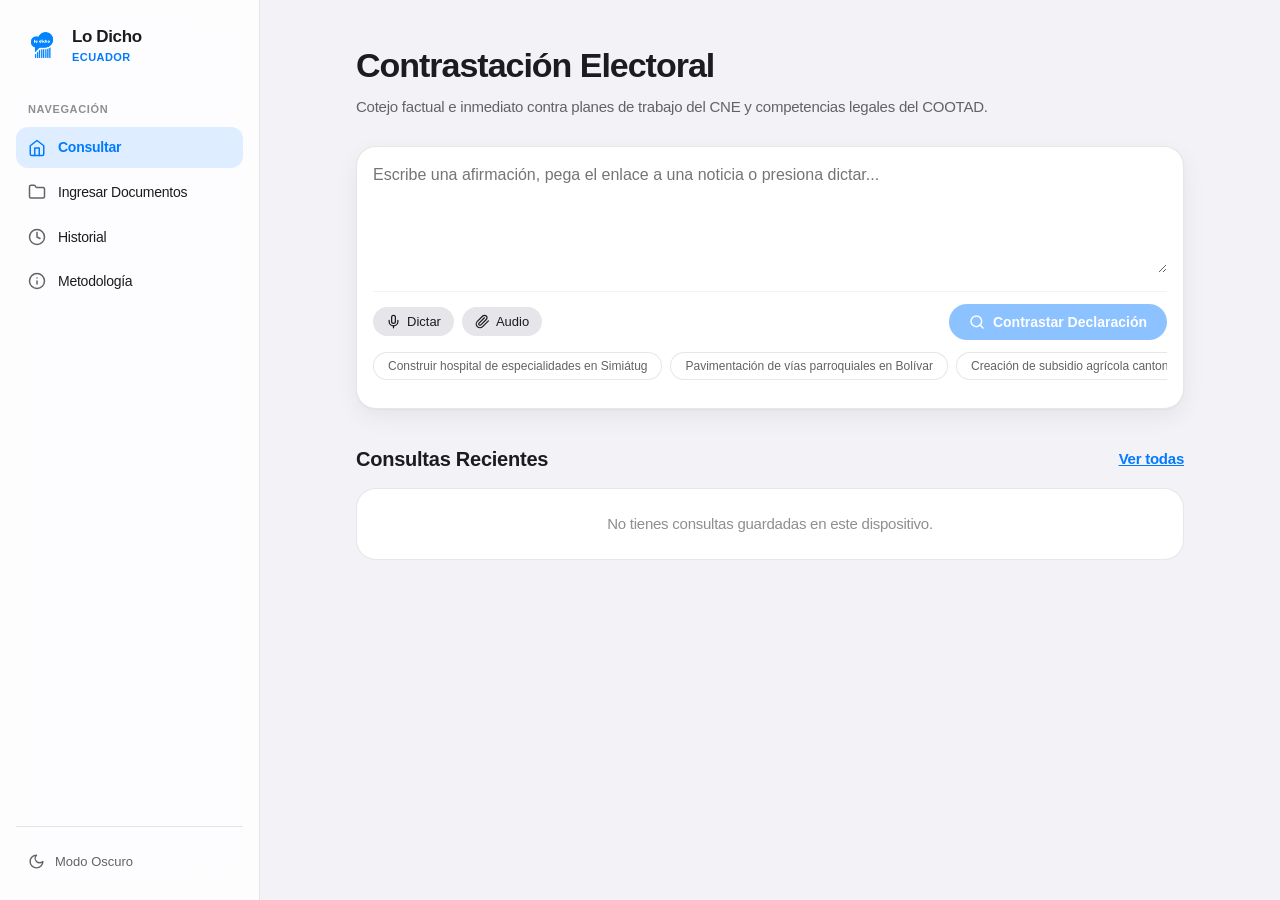
==== commit 6979d503: "Reemplaza el logo placeholder por el logo real de Lo Dicho Genera icon-192/512, apple-touch-icon y f" ====
--- a/web/index.html
+++ b/web/index.html
@@ -10,7 +10,9 @@
   
   <link rel="manifest" href="manifest.json" />
   <link rel="icon" type="image/svg+xml" href="icons/icon.svg" />
-  <link rel="apple-touch-icon" href="icons/icon-192.png" />
+  <link rel="icon" type="image/png" sizes="32x32" href="icons/favicon-32.png" />
+  <link rel="icon" type="image/png" sizes="16x16" href="icons/favicon-16.png" />
+  <link rel="apple-touch-icon" href="icons/apple-touch-icon.png" />
   <meta name="apple-mobile-web-app-capable" content="yes" />
   <meta name="apple-mobile-web-app-status-bar-style" content="default" />
   <meta name="apple-mobile-web-app-title" content="Lo Dicho" />
--- a/web/css/styles.css
+++ b/web/css/styles.css
@@ -348,7 +348,6 @@
   transform: translateY(0);
 }
 
-/* Ocultar header y menú móvil completamente en desktop */
 @media (min-width: 900px) {
   .top-header,
   .mobile-menu,
@@ -460,7 +459,7 @@
   max-width: 640px;
 }
 
-/* Composer */
+/* Composer & Console Inputs */
 .composer-card {
   background: var(--color-surface-solid);
   border-radius: var(--radius-lg);
@@ -488,6 +487,32 @@
   outline: none;
 }
 
+.console-input, .console-select, .console-textarea {
+  width: 100% !important;
+  padding: 12px 16px !important;
+  background-color: var(--color-surface-muted) !important;
+  color: var(--color-text-main) !important;
+  border: 0.5px solid var(--color-border) !important;
+  border-radius: var(--radius-sm) !important;
+  font-family: inherit !important;
+  font-size: 15px !important;
+  outline: none !important;
+  transition: border-color var(--transition-fast), box-shadow var(--transition-fast);
+}
+
+.console-input:focus, .console-select:focus, .console-textarea:focus {
+  border-color: var(--color-brand) !important;
+  box-shadow: 0 0 0 3px var(--color-brand-bg) !important;
+}
+
+.console-input:-webkit-autofill,
+.console-input:-webkit-autofill:hover, 
+.console-input:-webkit-autofill:focus {
+  -webkit-text-fill-color: var(--color-text-main) !important;
+  -webkit-box-shadow: 0 0 0px 1000px var(--color-surface-muted) inset !important;
+  transition: background-color 5000s ease-in-out 0s;
+}
+
 .composer-toolbar {
   display: flex;
   align-items: center;
@@ -535,7 +560,7 @@
   font-family: inherit;
   font-size: 14px;
   font-weight: 600;
-  padding: 9px 18px;
+  padding: 10px 20px;
   border-radius: var(--radius-pill);
   border: none;
   cursor: pointer;
@@ -563,7 +588,7 @@
   font-family: inherit;
   font-size: 13px;
   font-weight: 500;
-  padding: 8px 16px;
+  padding: 9px 16px;
   border-radius: var(--radius-pill);
   border: none;
   cursor: pointer;
@@ -779,4 +804,88 @@
 .toast svg {
   width: 16px;
   height: 16px;
+}
+
+/* ==========================================================================
+   Admin Console Tabs & Dropzone Fixes
+   ========================================================================== */
+
+.console-tabs {
+  display: flex;
+  align-items: center;
+  gap: 8px;
+  margin-bottom: 24px;
+  flex-wrap: wrap;
+  border-bottom: 0.5px solid var(--color-border);
+  padding-bottom: 12px;
+}
+
+.console-tab {
+  padding: 8px 16px;
+  background: var(--color-surface-secondary);
+  border: none;
+  border-radius: var(--radius-pill);
+  font-family: inherit;
+  font-size: 13px;
+  font-weight: 500;
+  color: var(--color-text-muted);
+  cursor: pointer;
+  transition: background-color var(--transition-fast), color var(--transition-fast);
+}
+
+.console-tab[aria-selected="true"] {
+  background: var(--color-brand);
+  color: #FFFFFF;
+  font-weight: 600;
+}
+
+.console-tab:hover:not([aria-selected="true"]) {
+  background: var(--color-surface-muted);
+  color: var(--color-text-main);
+}
+
+.dropzone-apple {
+  border: 1.5px dashed var(--color-border);
+  background: var(--color-surface-muted);
+  border-radius: var(--radius-md);
+  padding: 32px 20px;
+  text-align: center;
+  cursor: pointer;
+  transition: border-color var(--transition-fast), background-color var(--transition-fast);
+  display: flex;
+  flex-direction: column;
+  align-items: center;
+  justify-content: center;
+}
+
+.dropzone-apple:hover {
+  border-color: var(--color-brand);
+  background: var(--color-brand-bg);
+}
+
+.dropzone-apple__icon {
+  width: 36px;
+  height: 36px;
+  color: var(--color-brand);
+  margin-bottom: 10px;
+  display: flex;
+  align-items: center;
+  justify-content: center;
+}
+
+.dropzone-apple__icon svg {
+  width: 32px;
+  height: 32px;
+}
+
+.dropzone-apple__title {
+  font-size: 14.5px;
+  font-weight: 600;
+  margin-bottom: 4px;
+  color: var(--color-text-main);
+}
+
+.dropzone-apple__subtitle {
+  font-size: 12px;
+  color: var(--color-text-subtle);
 }
